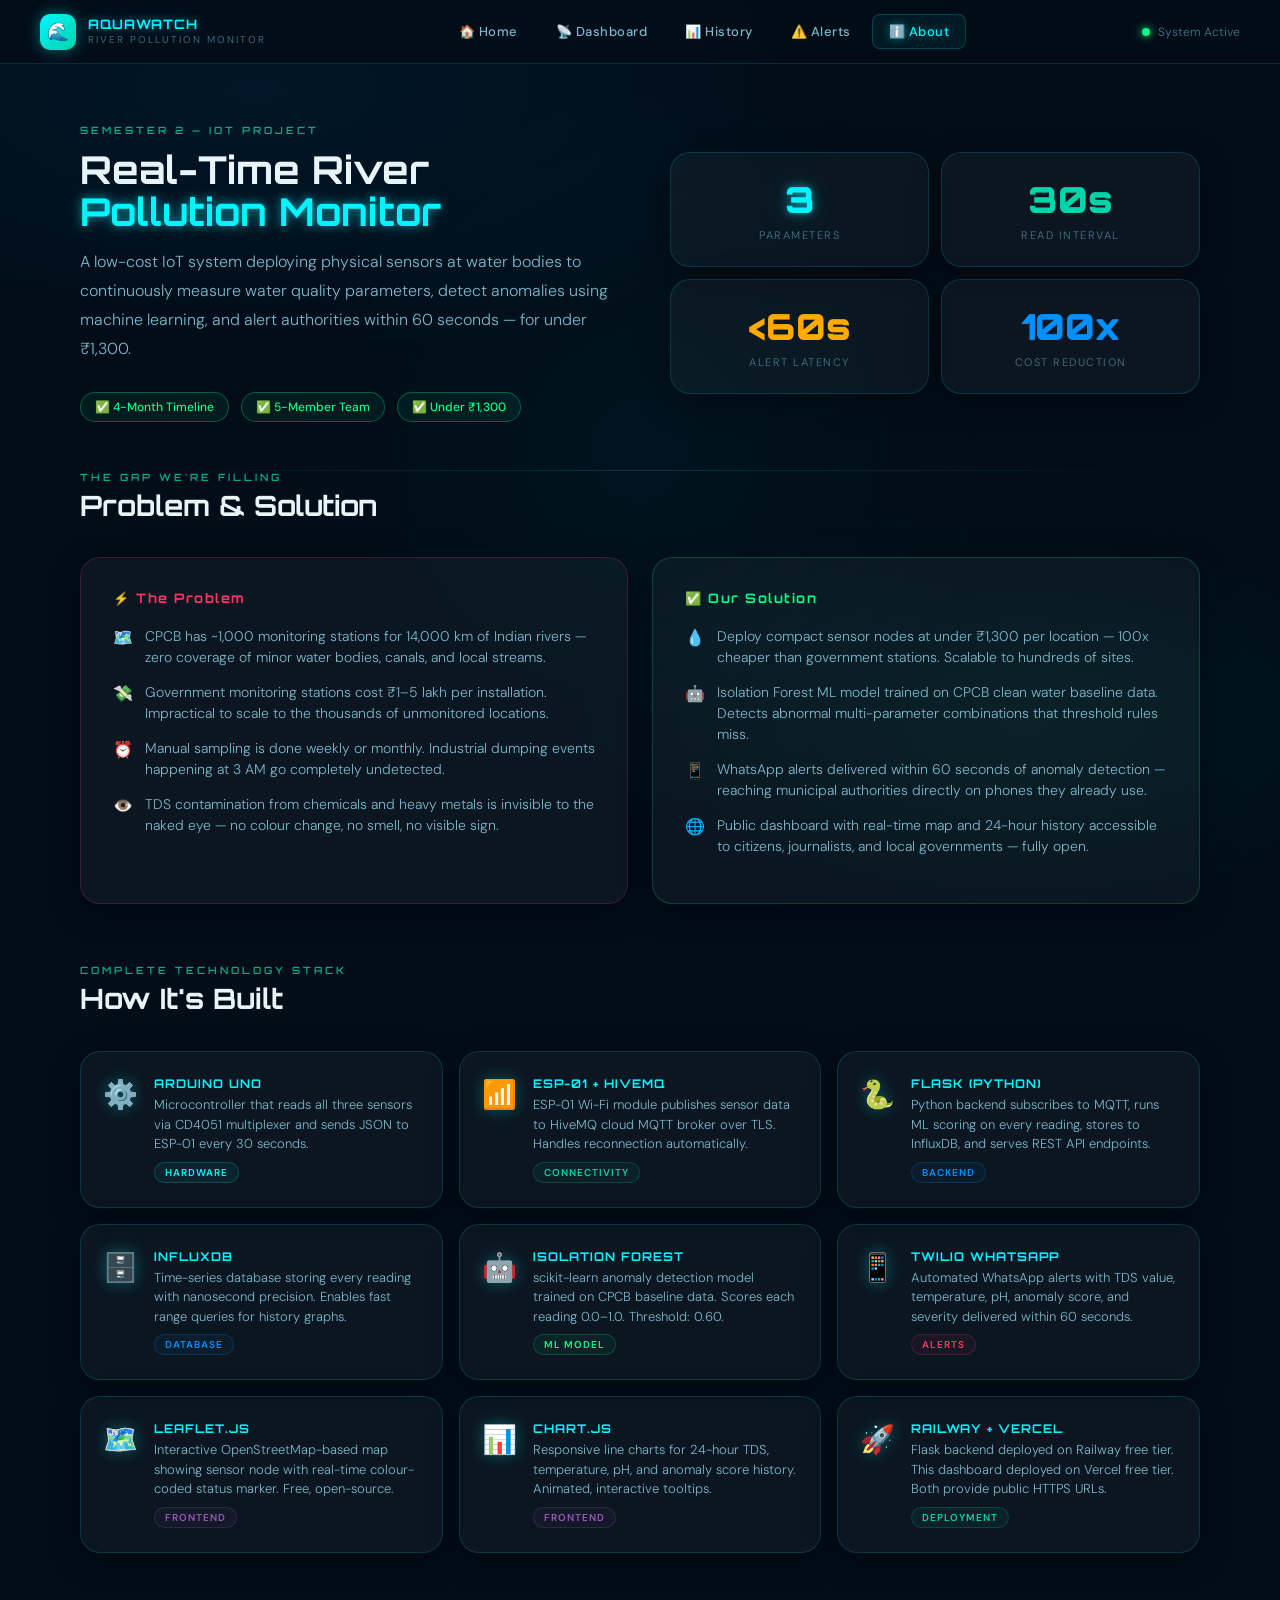
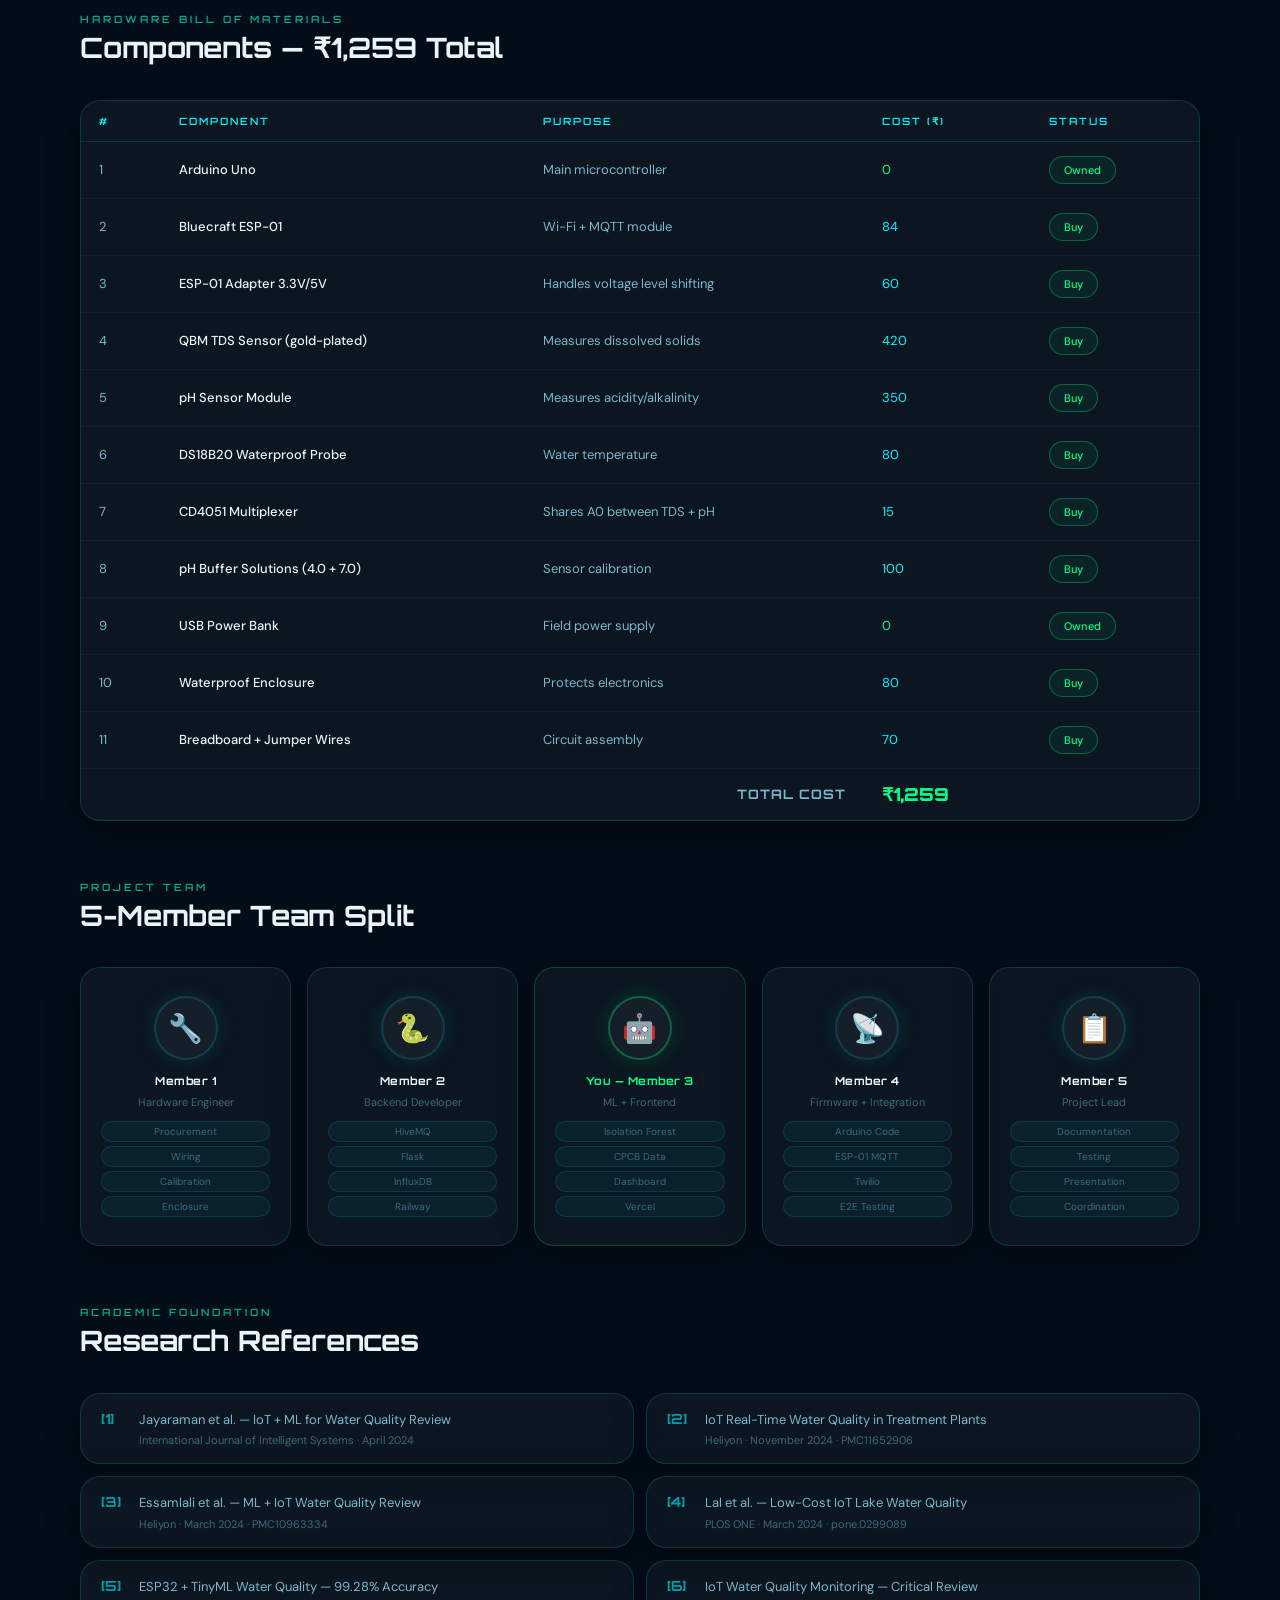
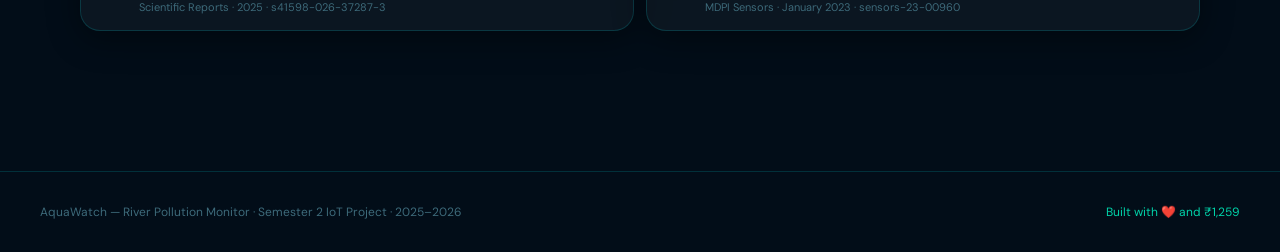
==== about.html @ d0f5efbd "Initial frontend commit" ====
<!DOCTYPE html>
<html lang="en">
<head>
  <meta charset="UTF-8">
  <meta name="viewport" content="width=device-width, initial-scale=1.0">
  <title>About — AquaWatch</title>
  <link rel="stylesheet" href="style.css">
  <style>
    .about-hero {
      padding: 60px 80px 48px;
      display: grid;
      grid-template-columns: 1fr 1fr;
      gap: 60px;
      align-items: center;
    }
    .about-title { font-family:var(--font-display);font-size:clamp(28px,3vw,44px);font-weight:700;line-height:1.1;margin-bottom:16px; }
    .about-desc  { font-size:16px;color:var(--text-secondary);line-height:1.8;font-weight:300;margin-bottom:28px; }

    .about-hero-visual {
      display: grid;
      grid-template-columns: 1fr 1fr;
      gap: 12px;
    }
    .about-stat {
      padding: 24px 20px;
      text-align: center;
    }
    .about-stat-num {
      font-family: var(--font-display);
      font-size: 36px;
      font-weight: 900;
      margin-bottom: 6px;
    }
    .about-stat-label { font-size: 11px; color: var(--text-muted); letter-spacing: 1.5px; text-transform: uppercase; }

    /* ── TECH STACK ──────────────────────────────────── */
    .section { padding: 0 80px 60px; }
    .section-head { margin-bottom: 36px; }

    .stack-grid {
      display: grid;
      grid-template-columns: repeat(3, 1fr);
      gap: 16px;
    }
    .stack-card {
      padding: 24px 22px;
      display: flex;
      gap: 16px;
      align-items: flex-start;
    }
    .stack-icon {
      font-size: 28px;
      flex-shrink: 0;
      filter: drop-shadow(0 0 8px rgba(0,245,255,0.3));
    }
    .stack-name {
      font-family: var(--font-display);
      font-size: 12px;
      font-weight: 700;
      color: var(--neon-cyan);
      letter-spacing: 1px;
      margin-bottom: 4px;
    }
    .stack-role { font-size: 13px; color: var(--text-secondary); line-height: 1.5; font-weight: 300; }
    .stack-badge {
      display: inline-block;
      margin-top: 8px;
      padding: 3px 10px;
      border-radius: 100px;
      font-size: 10px;
      font-weight: 600;
      letter-spacing: 1px;
      text-transform: uppercase;
    }

    /* ── TEAM ────────────────────────────────────────── */
    .team-grid {
      display: grid;
      grid-template-columns: repeat(5, 1fr);
      gap: 16px;
    }
    .team-card {
      padding: 28px 20px;
      text-align: center;
    }
    .team-avatar {
      width: 64px; height: 64px;
      border-radius: 50%;
      margin: 0 auto 14px;
      display: flex; align-items: center; justify-content: center;
      font-size: 28px;
      background: var(--glass-bg);
      border: 2px solid var(--glass-border);
      box-shadow: 0 0 20px rgba(0,245,255,0.1);
    }
    .team-name {
      font-family: var(--font-display);
      font-size: 11px;
      font-weight: 700;
      color: var(--text-primary);
      letter-spacing: 0.5px;
      margin-bottom: 6px;
    }
    .team-role { font-size: 11px; color: var(--text-muted); line-height: 1.5; }
    .team-tasks { margin-top: 10px; display: flex; flex-direction: column; gap: 4px; }
    .task-tag {
      font-size: 10px;
      padding: 3px 8px;
      border-radius: 100px;
      background: rgba(0,245,255,0.05);
      border: 1px solid rgba(0,245,255,0.12);
      color: var(--text-muted);
    }

    /* ── COMPONENTS TABLE ────────────────────────────── */
    .comp-section { padding: 0 80px 60px; }

    /* ── PROBLEM/SOLUTION ────────────────────────────── */
    .ps-grid {
      display: grid;
      grid-template-columns: 1fr 1fr;
      gap: 24px;
    }
    .ps-card { padding: 32px; }
    .ps-head {
      font-family: var(--font-display);
      font-size: 13px;
      font-weight: 700;
      letter-spacing: 1.5px;
      margin-bottom: 20px;
    }
    .ps-item {
      display: flex;
      gap: 12px;
      margin-bottom: 14px;
      align-items: flex-start;
    }
    .ps-item-icon { flex-shrink: 0; font-size: 16px; margin-top: 1px; }
    .ps-item-text { font-size: 14px; color: var(--text-secondary); line-height: 1.5; font-weight: 300; }

    /* ── REFERENCES ──────────────────────────────────── */
    .refs-grid {
      display: grid;
      grid-template-columns: 1fr 1fr;
      gap: 12px;
    }
    .ref-card {
      padding: 16px 20px;
      display: flex;
      gap: 14px;
      align-items: flex-start;
    }
    .ref-num {
      font-family: var(--font-display);
      font-size: 14px;
      font-weight: 700;
      color: var(--neon-cyan);
      opacity: 0.6;
      flex-shrink: 0;
      width: 24px;
    }
    .ref-title { font-size: 13px; color: var(--text-secondary); line-height: 1.5; margin-bottom: 4px; }
    .ref-meta  { font-size: 11px; color: var(--text-muted); }

    @media (max-width: 1000px) {
      .about-hero { grid-template-columns: 1fr; padding: 40px 30px; }
      .section { padding: 0 30px 40px; }
      .stack-grid { grid-template-columns: 1fr 1fr; }
      .team-grid  { grid-template-columns: 1fr 1fr; }
      .refs-grid  { grid-template-columns: 1fr; }
      .ps-grid    { grid-template-columns: 1fr; }
      .about-hero-visual { grid-template-columns: 1fr 1fr; }
    }
  </style>
</head>
<body>

<nav class="navbar">
  <a href="index.html" class="nav-logo">
    <div class="nav-logo-icon">🌊</div>
    <div>
      <div class="nav-logo-text">AQUAWATCH</div>
      <div class="nav-logo-sub">River Pollution Monitor</div>
    </div>
  </a>
  <ul class="nav-links">
    <li><a href="index.html">🏠 Home</a></li>
    <li><a href="dashboard.html">📡 Dashboard</a></li>
    <li><a href="history.html">📊 History</a></li>
    <li><a href="alerts.html">⚠️ Alerts</a></li>
    <li><a href="about.html" class="active">ℹ️ About</a></li>
  </ul>
  <div class="nav-status">
    <div class="status-dot"></div>
    <span>System Active</span>
  </div>
</nav>

<div class="page">

  <!-- ABOUT HERO -->
  <section class="about-hero fade-in">
    <div>
      <div class="section-label" style="margin-bottom:12px">Semester 2 — IoT Project</div>
      <h1 class="about-title">
        Real-Time River<br>
        <span class="neon-text">Pollution Monitor</span>
      </h1>
      <p class="about-desc">
        A low-cost IoT system deploying physical sensors at water bodies to continuously measure water quality parameters, detect anomalies using machine learning, and alert authorities within 60 seconds — for under ₹1,300.
      </p>
      <div style="display:flex;gap:12px;flex-wrap:wrap">
        <span class="stat-chip normal">✅ 4-Month Timeline</span>
        <span class="stat-chip normal">✅ 5-Member Team</span>
        <span class="stat-chip normal">✅ Under ₹1,300</span>
      </div>
    </div>
    <div class="about-hero-visual">
      <div class="glass-card about-stat fade-in">
        <div class="about-stat-num neon-text">3</div>
        <div class="about-stat-label">Parameters</div>
      </div>
      <div class="glass-card about-stat fade-in">
        <div class="about-stat-num" style="color:var(--neon-teal)">30s</div>
        <div class="about-stat-label">Read Interval</div>
      </div>
      <div class="glass-card about-stat fade-in">
        <div class="about-stat-num" style="color:var(--neon-amber)">&lt;60s</div>
        <div class="about-stat-label">Alert Latency</div>
      </div>
      <div class="glass-card about-stat fade-in">
        <div class="about-stat-num" style="color:var(--neon-blue)">100x</div>
        <div class="about-stat-label">Cost Reduction</div>
      </div>
    </div>
  </section>

  <div class="neon-divider" style="margin:0 80px"></div>

  <!-- PROBLEM / SOLUTION -->
  <section class="section fade-in">
    <div class="section-head">
      <div class="section-label" style="margin-bottom:8px">The Gap We're Filling</div>
      <h2 class="section-title" style="font-size:28px">Problem & Solution</h2>
    </div>
    <div class="ps-grid">
      <div class="glass-card ps-card" style="border-color:rgba(255,51,102,0.2)">
        <div class="ps-head" style="color:var(--neon-red)">⚡ The Problem</div>
        <div class="ps-item">
          <div class="ps-item-icon">🗺️</div>
          <div class="ps-item-text">CPCB has ~1,000 monitoring stations for 14,000 km of Indian rivers — zero coverage of minor water bodies, canals, and local streams.</div>
        </div>
        <div class="ps-item">
          <div class="ps-item-icon">💸</div>
          <div class="ps-item-text">Government monitoring stations cost ₹1–5 lakh per installation. Impractical to scale to the thousands of unmonitored locations.</div>
        </div>
        <div class="ps-item">
          <div class="ps-item-icon">⏰</div>
          <div class="ps-item-text">Manual sampling is done weekly or monthly. Industrial dumping events happening at 3 AM go completely undetected.</div>
        </div>
        <div class="ps-item">
          <div class="ps-item-icon">👁️</div>
          <div class="ps-item-text">TDS contamination from chemicals and heavy metals is invisible to the naked eye — no colour change, no smell, no visible sign.</div>
        </div>
      </div>
      <div class="glass-card ps-card" style="border-color:rgba(0,255,136,0.2)">
        <div class="ps-head" style="color:var(--neon-green)">✅ Our Solution</div>
        <div class="ps-item">
          <div class="ps-item-icon">💧</div>
          <div class="ps-item-text">Deploy compact sensor nodes at under ₹1,300 per location — 100x cheaper than government stations. Scalable to hundreds of sites.</div>
        </div>
        <div class="ps-item">
          <div class="ps-item-icon">🤖</div>
          <div class="ps-item-text">Isolation Forest ML model trained on CPCB clean water baseline data. Detects abnormal multi-parameter combinations that threshold rules miss.</div>
        </div>
        <div class="ps-item">
          <div class="ps-item-icon">📱</div>
          <div class="ps-item-text">WhatsApp alerts delivered within 60 seconds of anomaly detection — reaching municipal authorities directly on phones they already use.</div>
        </div>
        <div class="ps-item">
          <div class="ps-item-icon">🌐</div>
          <div class="ps-item-text">Public dashboard with real-time map and 24-hour history accessible to citizens, journalists, and local governments — fully open.</div>
        </div>
      </div>
    </div>
  </section>

  <!-- TECH STACK -->
  <section class="section fade-in">
    <div class="section-head">
      <div class="section-label" style="margin-bottom:8px">Complete Technology Stack</div>
      <h2 class="section-title" style="font-size:28px">How It's Built</h2>
    </div>
    <div class="stack-grid">
      <div class="glass-card stack-card fade-in">
        <div class="stack-icon">⚙️</div>
        <div>
          <div class="stack-name">ARDUINO UNO</div>
          <div class="stack-role">Microcontroller that reads all three sensors via CD4051 multiplexer and sends JSON to ESP-01 every 30 seconds.</div>
          <div class="stack-badge" style="background:rgba(0,245,255,0.06);border:1px solid rgba(0,245,255,0.2);color:var(--neon-cyan)">Hardware</div>
        </div>
      </div>
      <div class="glass-card stack-card fade-in">
        <div class="stack-icon">📶</div>
        <div>
          <div class="stack-name">ESP-01 + HIVEMQ</div>
          <div class="stack-role">ESP-01 Wi-Fi module publishes sensor data to HiveMQ cloud MQTT broker over TLS. Handles reconnection automatically.</div>
          <div class="stack-badge" style="background:rgba(0,212,170,0.06);border:1px solid rgba(0,212,170,0.2);color:var(--neon-teal)">Connectivity</div>
        </div>
      </div>
      <div class="glass-card stack-card fade-in">
        <div class="stack-icon">🐍</div>
        <div>
          <div class="stack-name">FLASK (PYTHON)</div>
          <div class="stack-role">Python backend subscribes to MQTT, runs ML scoring on every reading, stores to InfluxDB, and serves REST API endpoints.</div>
          <div class="stack-badge" style="background:rgba(0,144,255,0.06);border:1px solid rgba(0,144,255,0.2);color:var(--neon-blue)">Backend</div>
        </div>
      </div>
      <div class="glass-card stack-card fade-in">
        <div class="stack-icon">🗄️</div>
        <div>
          <div class="stack-name">INFLUXDB</div>
          <div class="stack-role">Time-series database storing every reading with nanosecond precision. Enables fast range queries for history graphs.</div>
          <div class="stack-badge" style="background:rgba(0,144,255,0.06);border:1px solid rgba(0,144,255,0.2);color:var(--neon-blue)">Database</div>
        </div>
      </div>
      <div class="glass-card stack-card fade-in">
        <div class="stack-icon">🤖</div>
        <div>
          <div class="stack-name">ISOLATION FOREST</div>
          <div class="stack-role">scikit-learn anomaly detection model trained on CPCB baseline data. Scores each reading 0.0–1.0. Threshold: 0.60.</div>
          <div class="stack-badge" style="background:rgba(0,255,136,0.06);border:1px solid rgba(0,255,136,0.2);color:var(--neon-green)">ML Model</div>
        </div>
      </div>
      <div class="glass-card stack-card fade-in">
        <div class="stack-icon">📱</div>
        <div>
          <div class="stack-name">TWILIO WHATSAPP</div>
          <div class="stack-role">Automated WhatsApp alerts with TDS value, temperature, pH, anomaly score, and severity delivered within 60 seconds.</div>
          <div class="stack-badge" style="background:rgba(255,51,102,0.06);border:1px solid rgba(255,51,102,0.2);color:var(--neon-red)">Alerts</div>
        </div>
      </div>
      <div class="glass-card stack-card fade-in">
        <div class="stack-icon">🗺️</div>
        <div>
          <div class="stack-name">LEAFLET.JS</div>
          <div class="stack-role">Interactive OpenStreetMap-based map showing sensor node with real-time colour-coded status marker. Free, open-source.</div>
          <div class="stack-badge" style="background:rgba(155,89,182,0.06);border:1px solid rgba(155,89,182,0.2);color:#9B59B6">Frontend</div>
        </div>
      </div>
      <div class="glass-card stack-card fade-in">
        <div class="stack-icon">📊</div>
        <div>
          <div class="stack-name">CHART.JS</div>
          <div class="stack-role">Responsive line charts for 24-hour TDS, temperature, pH, and anomaly score history. Animated, interactive tooltips.</div>
          <div class="stack-badge" style="background:rgba(155,89,182,0.06);border:1px solid rgba(155,89,182,0.2);color:#9B59B6">Frontend</div>
        </div>
      </div>
      <div class="glass-card stack-card fade-in">
        <div class="stack-icon">🚀</div>
        <div>
          <div class="stack-name">RAILWAY + VERCEL</div>
          <div class="stack-role">Flask backend deployed on Railway free tier. This dashboard deployed on Vercel free tier. Both provide public HTTPS URLs.</div>
          <div class="stack-badge" style="background:rgba(0,212,170,0.06);border:1px solid rgba(0,212,170,0.2);color:var(--neon-teal)">Deployment</div>
        </div>
      </div>
    </div>
  </section>

  <!-- COMPONENTS TABLE -->
  <section class="comp-section fade-in">
    <div class="section-head">
      <div class="section-label" style="margin-bottom:8px">Hardware Bill of Materials</div>
      <h2 class="section-title" style="font-size:28px">Components — ₹1,259 Total</h2>
    </div>
    <div class="glass-card" style="overflow:hidden">
      <table class="neon-table">
        <thead>
          <tr><th>#</th><th>Component</th><th>Purpose</th><th>Cost (₹)</th><th>Status</th></tr>
        </thead>
        <tbody>
          <tr><td>1</td><td style="color:var(--text-primary);font-weight:500">Arduino Uno</td><td>Main microcontroller</td><td style="color:var(--neon-green)">0</td><td><span class="stat-chip normal" style="font-size:11px">Owned</span></td></tr>
          <tr><td>2</td><td style="color:var(--text-primary);font-weight:500">Bluecraft ESP-01</td><td>Wi-Fi + MQTT module</td><td style="color:var(--neon-cyan)">84</td><td><span class="stat-chip normal" style="font-size:11px">Buy</span></td></tr>
          <tr><td>3</td><td style="color:var(--text-primary);font-weight:500">ESP-01 Adapter 3.3V/5V</td><td>Handles voltage level shifting</td><td style="color:var(--neon-cyan)">60</td><td><span class="stat-chip normal" style="font-size:11px">Buy</span></td></tr>
          <tr><td>4</td><td style="color:var(--text-primary);font-weight:500">QBM TDS Sensor (gold-plated)</td><td>Measures dissolved solids</td><td style="color:var(--neon-cyan)">420</td><td><span class="stat-chip normal" style="font-size:11px">Buy</span></td></tr>
          <tr><td>5</td><td style="color:var(--text-primary);font-weight:500">pH Sensor Module</td><td>Measures acidity/alkalinity</td><td style="color:var(--neon-cyan)">350</td><td><span class="stat-chip normal" style="font-size:11px">Buy</span></td></tr>
          <tr><td>6</td><td style="color:var(--text-primary);font-weight:500">DS18B20 Waterproof Probe</td><td>Water temperature</td><td style="color:var(--neon-cyan)">80</td><td><span class="stat-chip normal" style="font-size:11px">Buy</span></td></tr>
          <tr><td>7</td><td style="color:var(--text-primary);font-weight:500">CD4051 Multiplexer</td><td>Shares A0 between TDS + pH</td><td style="color:var(--neon-cyan)">15</td><td><span class="stat-chip normal" style="font-size:11px">Buy</span></td></tr>
          <tr><td>8</td><td style="color:var(--text-primary);font-weight:500">pH Buffer Solutions (4.0 + 7.0)</td><td>Sensor calibration</td><td style="color:var(--neon-cyan)">100</td><td><span class="stat-chip normal" style="font-size:11px">Buy</span></td></tr>
          <tr><td>9</td><td style="color:var(--text-primary);font-weight:500">USB Power Bank</td><td>Field power supply</td><td style="color:var(--neon-green)">0</td><td><span class="stat-chip normal" style="font-size:11px">Owned</span></td></tr>
          <tr><td>10</td><td style="color:var(--text-primary);font-weight:500">Waterproof Enclosure</td><td>Protects electronics</td><td style="color:var(--neon-cyan)">80</td><td><span class="stat-chip normal" style="font-size:11px">Buy</span></td></tr>
          <tr><td>11</td><td style="color:var(--text-primary);font-weight:500">Breadboard + Jumper Wires</td><td>Circuit assembly</td><td style="color:var(--neon-cyan)">70</td><td><span class="stat-chip normal" style="font-size:11px">Buy</span></td></tr>
          <tr>
            <td colspan="3" style="text-align:right;font-family:var(--font-display);font-size:13px;font-weight:700;color:var(--text-secondary);letter-spacing:1px">TOTAL COST</td>
            <td style="font-family:var(--font-display);font-size:18px;font-weight:900;color:var(--neon-green)">₹1,259</td>
            <td></td>
          </tr>
        </tbody>
      </table>
    </div>
  </section>

  <!-- TEAM -->
  <section class="section fade-in">
    <div class="section-head">
      <div class="section-label" style="margin-bottom:8px">Project Team</div>
      <h2 class="section-title" style="font-size:28px">5-Member Team Split</h2>
    </div>
    <div class="team-grid">
      <div class="glass-card team-card fade-in">
        <div class="team-avatar">🔧</div>
        <div class="team-name">Member 1</div>
        <div class="team-role">Hardware Engineer</div>
        <div class="team-tasks">
          <span class="task-tag">Procurement</span>
          <span class="task-tag">Wiring</span>
          <span class="task-tag">Calibration</span>
          <span class="task-tag">Enclosure</span>
        </div>
      </div>
      <div class="glass-card team-card fade-in">
        <div class="team-avatar">🐍</div>
        <div class="team-name">Member 2</div>
        <div class="team-role">Backend Developer</div>
        <div class="team-tasks">
          <span class="task-tag">HiveMQ</span>
          <span class="task-tag">Flask</span>
          <span class="task-tag">InfluxDB</span>
          <span class="task-tag">Railway</span>
        </div>
      </div>
      <div class="glass-card team-card fade-in" style="border-color:rgba(0,255,136,0.2)">
        <div class="team-avatar" style="border-color:rgba(0,255,136,0.3);box-shadow:0 0 20px rgba(0,255,136,0.15)">🤖</div>
        <div class="team-name" style="color:var(--neon-green)">You — Member 3</div>
        <div class="team-role">ML + Frontend</div>
        <div class="team-tasks">
          <span class="task-tag">Isolation Forest</span>
          <span class="task-tag">CPCB Data</span>
          <span class="task-tag">Dashboard</span>
          <span class="task-tag">Vercel</span>
        </div>
      </div>
      <div class="glass-card team-card fade-in">
        <div class="team-avatar">📡</div>
        <div class="team-name">Member 4</div>
        <div class="team-role">Firmware + Integration</div>
        <div class="team-tasks">
          <span class="task-tag">Arduino Code</span>
          <span class="task-tag">ESP-01 MQTT</span>
          <span class="task-tag">Twilio</span>
          <span class="task-tag">E2E Testing</span>
        </div>
      </div>
      <div class="glass-card team-card fade-in">
        <div class="team-avatar">📋</div>
        <div class="team-name">Member 5</div>
        <div class="team-role">Project Lead</div>
        <div class="team-tasks">
          <span class="task-tag">Documentation</span>
          <span class="task-tag">Testing</span>
          <span class="task-tag">Presentation</span>
          <span class="task-tag">Coordination</span>
        </div>
      </div>
    </div>
  </section>

  <!-- REFERENCES -->
  <section class="section fade-in">
    <div class="section-head">
      <div class="section-label" style="margin-bottom:8px">Academic Foundation</div>
      <h2 class="section-title" style="font-size:28px">Research References</h2>
    </div>
    <div class="refs-grid">
      <div class="glass-card ref-card fade-in">
        <div class="ref-num">[1]</div>
        <div>
          <div class="ref-title">Jayaraman et al. — IoT + ML for Water Quality Review</div>
          <div class="ref-meta">International Journal of Intelligent Systems · April 2024</div>
        </div>
      </div>
      <div class="glass-card ref-card fade-in">
        <div class="ref-num">[2]</div>
        <div>
          <div class="ref-title">IoT Real-Time Water Quality in Treatment Plants</div>
          <div class="ref-meta">Heliyon · November 2024 · PMC11652906</div>
        </div>
      </div>
      <div class="glass-card ref-card fade-in">
        <div class="ref-num">[3]</div>
        <div>
          <div class="ref-title">Essamlali et al. — ML + IoT Water Quality Review</div>
          <div class="ref-meta">Heliyon · March 2024 · PMC10963334</div>
        </div>
      </div>
      <div class="glass-card ref-card fade-in">
        <div class="ref-num">[4]</div>
        <div>
          <div class="ref-title">Lal et al. — Low-Cost IoT Lake Water Quality</div>
          <div class="ref-meta">PLOS ONE · March 2024 · pone.0299089</div>
        </div>
      </div>
      <div class="glass-card ref-card fade-in">
        <div class="ref-num">[5]</div>
        <div>
          <div class="ref-title">ESP32 + TinyML Water Quality — 99.28% Accuracy</div>
          <div class="ref-meta">Scientific Reports · 2025 · s41598-026-37287-3</div>
        </div>
      </div>
      <div class="glass-card ref-card fade-in">
        <div class="ref-num">[6]</div>
        <div>
          <div class="ref-title">IoT Water Quality Monitoring — Critical Review</div>
          <div class="ref-meta">MDPI Sensors · January 2023 · sensors-23-00960</div>
        </div>
      </div>
    </div>
  </section>

  <footer class="footer">
    <span>AquaWatch — River Pollution Monitor · Semester 2 IoT Project · 2025–2026</span>
    <span style="color:var(--neon-teal)">Built with ❤️ and ₹1,259</span>
  </footer>
</div>

</body>
</html>
---- style.css ----
/* ═══════════════════════════════════════════════════════════
   RIVER POLLUTION MONITOR — Shared Design System
   Theme: Deep Ocean Glassmorphism + Cyan/Teal Neon
   Font: Orbitron (display) + DM Sans (body)
═══════════════════════════════════════════════════════════ */

@import url('https://fonts.googleapis.com/css2?family=Orbitron:wght@400;600;700;900&family=DM+Sans:ital,wght@0,300;0,400;0,500;0,600;1,300&display=swap');

/* ── CSS VARIABLES ───────────────────────────────────────── */
:root {
  --bg-deep:       #020d18;
  --bg-mid:        #041525;
  --bg-surface:    #071e35;

  --neon-cyan:     #00f5ff;
  --neon-teal:     #00d4aa;
  --neon-blue:     #0090ff;
  --neon-red:      #ff3366;
  --neon-amber:    #ffaa00;
  --neon-green:    #00ff88;

  --glass-bg:      rgba(255,255,255,0.04);
  --glass-border:  rgba(0,245,255,0.15);
  --glass-hover:   rgba(0,245,255,0.08);

  --text-primary:  #e8f4f8;
  --text-secondary:#7ab8cc;
  --text-muted:    #3d6a7a;

  --font-display:  'Orbitron', monospace;
  --font-body:     'DM Sans', sans-serif;

  --nav-height:    64px;
  --radius-sm:     8px;
  --radius-md:     14px;
  --radius-lg:     20px;

  --shadow-neon:   0 0 20px rgba(0,245,255,0.2), 0 0 60px rgba(0,245,255,0.05);
  --shadow-card:   0 8px 32px rgba(0,0,0,0.4);
}

/* ── RESET ───────────────────────────────────────────────── */
*, *::before, *::after { margin: 0; padding: 0; box-sizing: border-box; }
html { scroll-behavior: smooth; }
body {
  font-family: var(--font-body);
  background: var(--bg-deep);
  color: var(--text-primary);
  min-height: 100vh;
  overflow-x: hidden;
}

/* ── ANIMATED BACKGROUND ─────────────────────────────────── */
body::before {
  content: '';
  position: fixed;
  inset: 0;
  background:
    radial-gradient(ellipse 80% 50% at 20% 10%, rgba(0,144,255,0.07) 0%, transparent 60%),
    radial-gradient(ellipse 60% 40% at 80% 80%, rgba(0,212,170,0.06) 0%, transparent 60%),
    radial-gradient(ellipse 40% 60% at 50% 50%, rgba(0,245,255,0.03) 0%, transparent 70%);
  pointer-events: none;
  z-index: 0;
}

/* ── NAVIGATION ──────────────────────────────────────────── */
.navbar {
  position: fixed;
  top: 0; left: 0; right: 0;
  height: var(--nav-height);
  background: rgba(2, 13, 24, 0.85);
  backdrop-filter: blur(20px);
  -webkit-backdrop-filter: blur(20px);
  border-bottom: 1px solid var(--glass-border);
  display: flex;
  align-items: center;
  justify-content: space-between;
  padding: 0 40px;
  z-index: 1000;
}

.nav-logo {
  display: flex;
  align-items: center;
  gap: 12px;
  text-decoration: none;
}
.nav-logo-icon {
  width: 36px; height: 36px;
  background: linear-gradient(135deg, var(--neon-cyan), var(--neon-teal));
  border-radius: 10px;
  display: flex; align-items: center; justify-content: center;
  font-size: 18px;
  box-shadow: 0 0 15px rgba(0,245,255,0.4);
}
.nav-logo-text {
  font-family: var(--font-display);
  font-size: 13px;
  font-weight: 700;
  color: var(--neon-cyan);
  letter-spacing: 1px;
  text-shadow: 0 0 10px rgba(0,245,255,0.5);
  line-height: 1.2;
}
.nav-logo-sub {
  font-family: var(--font-body);
  font-size: 10px;
  color: var(--text-muted);
  font-weight: 400;
  letter-spacing: 2px;
  text-transform: uppercase;
}

.nav-links {
  display: flex;
  align-items: center;
  gap: 4px;
  list-style: none;
}

.nav-links a {
  display: flex;
  align-items: center;
  gap: 6px;
  padding: 8px 16px;
  border-radius: var(--radius-sm);
  text-decoration: none;
  font-size: 13px;
  font-weight: 500;
  color: var(--text-secondary);
  letter-spacing: 0.5px;
  transition: all 0.2s ease;
  border: 1px solid transparent;
}
.nav-links a:hover {
  color: var(--neon-cyan);
  background: var(--glass-hover);
  border-color: var(--glass-border);
}
.nav-links a.active {
  color: var(--neon-cyan);
  background: rgba(0,245,255,0.06);
  border-color: rgba(0,245,255,0.2);
  text-shadow: 0 0 8px rgba(0,245,255,0.4);
}

.nav-status {
  display: flex;
  align-items: center;
  gap: 8px;
  font-size: 12px;
  color: var(--text-muted);
}
.status-dot {
  width: 8px; height: 8px;
  border-radius: 50%;
  background: var(--neon-green);
  box-shadow: 0 0 8px var(--neon-green);
  animation: statusPulse 2s ease-in-out infinite;
}
.status-dot.offline { background: var(--text-muted); box-shadow: none; animation: none; }
.status-dot.alert   { background: var(--neon-red); box-shadow: 0 0 8px var(--neon-red); }

@keyframes statusPulse {
  0%, 100% { opacity: 1; transform: scale(1); }
  50%       { opacity: 0.6; transform: scale(0.85); }
}

/* ── PAGE WRAPPER ────────────────────────────────────────── */
.page {
  position: relative;
  z-index: 1;
  padding-top: var(--nav-height);
  min-height: 100vh;
}

/* ── GLASS CARD ──────────────────────────────────────────── */
.glass-card {
  background: var(--glass-bg);
  border: 1px solid var(--glass-border);
  border-radius: var(--radius-lg);
  backdrop-filter: blur(12px);
  -webkit-backdrop-filter: blur(12px);
  box-shadow: var(--shadow-card);
  transition: border-color 0.3s ease, box-shadow 0.3s ease;
}
.glass-card:hover {
  border-color: rgba(0,245,255,0.25);
  box-shadow: var(--shadow-card), 0 0 30px rgba(0,245,255,0.05);
}

/* ── NEON TEXT ───────────────────────────────────────────── */
.neon-text {
  color: var(--neon-cyan);
  text-shadow: 0 0 10px rgba(0,245,255,0.6), 0 0 30px rgba(0,245,255,0.2);
}
.neon-text-teal { color: var(--neon-teal); text-shadow: 0 0 10px rgba(0,212,170,0.6); }
.neon-text-blue { color: var(--neon-blue); text-shadow: 0 0 10px rgba(0,144,255,0.6); }
.neon-text-red  { color: var(--neon-red);  text-shadow: 0 0 10px rgba(255,51,102,0.6); }
.neon-text-green{ color: var(--neon-green);text-shadow: 0 0 10px rgba(0,255,136,0.6); }

/* ── SECTION HEADER ──────────────────────────────────────── */
.section-label {
  font-family: var(--font-display);
  font-size: 10px;
  font-weight: 600;
  letter-spacing: 3px;
  text-transform: uppercase;
  color: var(--neon-teal);
  opacity: 0.8;
}
.section-title {
  font-family: var(--font-display);
  font-weight: 700;
  color: var(--text-primary);
  line-height: 1.1;
}
.section-desc {
  color: var(--text-secondary);
  font-weight: 300;
  line-height: 1.7;
}

/* ── BUTTONS ─────────────────────────────────────────────── */
.btn {
  display: inline-flex;
  align-items: center;
  gap: 8px;
  padding: 12px 28px;
  border-radius: var(--radius-md);
  font-family: var(--font-display);
  font-size: 11px;
  font-weight: 600;
  letter-spacing: 1.5px;
  text-transform: uppercase;
  text-decoration: none;
  border: none;
  cursor: pointer;
  transition: all 0.25s ease;
}
.btn-primary {
  background: linear-gradient(135deg, var(--neon-cyan), var(--neon-teal));
  color: var(--bg-deep);
  box-shadow: 0 0 20px rgba(0,245,255,0.3);
}
.btn-primary:hover {
  transform: translateY(-2px);
  box-shadow: 0 0 35px rgba(0,245,255,0.5), 0 8px 20px rgba(0,0,0,0.3);
}
.btn-ghost {
  background: transparent;
  color: var(--neon-cyan);
  border: 1px solid rgba(0,245,255,0.3);
}
.btn-ghost:hover {
  background: rgba(0,245,255,0.06);
  border-color: var(--neon-cyan);
  box-shadow: 0 0 20px rgba(0,245,255,0.15);
}

/* ── STAT CHIP ───────────────────────────────────────────── */
.stat-chip {
  display: inline-flex;
  align-items: center;
  gap: 6px;
  padding: 6px 14px;
  border-radius: 100px;
  font-size: 12px;
  font-weight: 500;
  border: 1px solid;
}
.stat-chip.normal  { color: var(--neon-green); border-color: rgba(0,255,136,0.3); background: rgba(0,255,136,0.06); }
.stat-chip.warning { color: var(--neon-amber); border-color: rgba(255,170,0,0.3);  background: rgba(255,170,0,0.06); }
.stat-chip.danger  { color: var(--neon-red);   border-color: rgba(255,51,102,0.3); background: rgba(255,51,102,0.06); }

/* ── LIVE BADGE ──────────────────────────────────────────── */
.live-badge {
  display: inline-flex;
  align-items: center;
  gap: 6px;
  padding: 4px 12px;
  border-radius: 100px;
  background: rgba(0,255,136,0.08);
  border: 1px solid rgba(0,255,136,0.25);
  font-size: 11px;
  font-weight: 600;
  color: var(--neon-green);
  letter-spacing: 1px;
  text-transform: uppercase;
}
.live-dot {
  width: 6px; height: 6px;
  border-radius: 50%;
  background: var(--neon-green);
  box-shadow: 0 0 6px var(--neon-green);
  animation: statusPulse 1.5s ease-in-out infinite;
}

/* ── DIVIDER ─────────────────────────────────────────────── */
.neon-divider {
  height: 1px;
  background: linear-gradient(90deg, transparent, var(--glass-border), transparent);
  margin: 24px 0;
}

/* ── SCROLLBAR ───────────────────────────────────────────── */
::-webkit-scrollbar { width: 6px; }
::-webkit-scrollbar-track { background: var(--bg-deep); }
::-webkit-scrollbar-thumb { background: rgba(0,245,255,0.2); border-radius: 3px; }
::-webkit-scrollbar-thumb:hover { background: rgba(0,245,255,0.4); }

/* ── FADE-IN ANIMATION ───────────────────────────────────── */
.fade-in {
  opacity: 0;
  transform: translateY(20px);
  animation: fadeInUp 0.6s ease forwards;
}
.fade-in:nth-child(1) { animation-delay: 0.05s; }
.fade-in:nth-child(2) { animation-delay: 0.12s; }
.fade-in:nth-child(3) { animation-delay: 0.19s; }
.fade-in:nth-child(4) { animation-delay: 0.26s; }
.fade-in:nth-child(5) { animation-delay: 0.33s; }
.fade-in:nth-child(6) { animation-delay: 0.40s; }

@keyframes fadeInUp {
  to { opacity: 1; transform: translateY(0); }
}

/* ── GRID UTILITIES ──────────────────────────────────────── */
.grid-2 { display: grid; grid-template-columns: 1fr 1fr; gap: 20px; }
.grid-3 { display: grid; grid-template-columns: 1fr 1fr 1fr; gap: 20px; }
.grid-4 { display: grid; grid-template-columns: repeat(4, 1fr); gap: 16px; }

/* ── READING CARD ────────────────────────────────────────── */
.reading-card {
  padding: 24px;
  text-align: center;
  position: relative;
  overflow: hidden;
}
.reading-card::before {
  content: '';
  position: absolute;
  top: 0; left: 0; right: 0;
  height: 2px;
  background: var(--card-accent, var(--neon-cyan));
  box-shadow: 0 0 12px var(--card-accent, var(--neon-cyan));
}
.reading-label {
  font-size: 10px;
  font-weight: 600;
  letter-spacing: 2px;
  text-transform: uppercase;
  color: var(--text-muted);
  margin-bottom: 10px;
}
.reading-value {
  font-family: var(--font-display);
  font-size: 42px;
  font-weight: 700;
  color: var(--card-accent, var(--neon-cyan));
  text-shadow: 0 0 20px var(--card-accent, var(--neon-cyan));
  line-height: 1;
  margin-bottom: 6px;
}
.reading-unit {
  font-size: 13px;
  color: var(--text-muted);
  letter-spacing: 1px;
}
.reading-range {
  margin-top: 12px;
  font-size: 11px;
  color: var(--text-muted);
  padding: 4px 10px;
  border-radius: 100px;
  background: rgba(255,255,255,0.03);
  border: 1px solid rgba(255,255,255,0.06);
  display: inline-block;
}

/* ── TABLE ───────────────────────────────────────────────── */
.neon-table { width: 100%; border-collapse: collapse; }
.neon-table th {
  font-family: var(--font-display);
  font-size: 10px;
  font-weight: 600;
  letter-spacing: 2px;
  text-transform: uppercase;
  color: var(--neon-cyan);
  padding: 14px 18px;
  text-align: left;
  border-bottom: 1px solid var(--glass-border);
}
.neon-table td {
  padding: 14px 18px;
  font-size: 13px;
  color: var(--text-secondary);
  border-bottom: 1px solid rgba(255,255,255,0.03);
}
.neon-table tr:hover td { background: rgba(0,245,255,0.02); }

/* ── FOOTER ──────────────────────────────────────────────── */
.footer {
  margin-top: 80px;
  padding: 32px 40px;
  border-top: 1px solid var(--glass-border);
  display: flex;
  align-items: center;
  justify-content: space-between;
  font-size: 12px;
  color: var(--text-muted);
}

/* ── ALERT TICKER ────────────────────────────────────────── */
.alert-ticker {
  position: fixed;
  top: var(--nav-height);
  left: 0; right: 0;
  background: linear-gradient(90deg, rgba(255,51,102,0.12), rgba(255,51,102,0.08), rgba(255,51,102,0.12));
  border-bottom: 1px solid rgba(255,51,102,0.3);
  padding: 10px 40px;
  display: none;
  align-items: center;
  gap: 12px;
  font-size: 13px;
  color: var(--neon-red);
  z-index: 999;
  animation: alertPulse 2s ease-in-out infinite;
}
.alert-ticker.visible { display: flex; }
@keyframes alertPulse { 0%,100%{opacity:1} 50%{opacity:0.7} }

/* ── RESPONSIVE ──────────────────────────────────────────── */
@media (max-width: 900px) {
  .navbar { padding: 0 20px; }
  .nav-links { display: none; }
  .grid-2, .grid-3, .grid-4 { grid-template-columns: 1fr; }
}
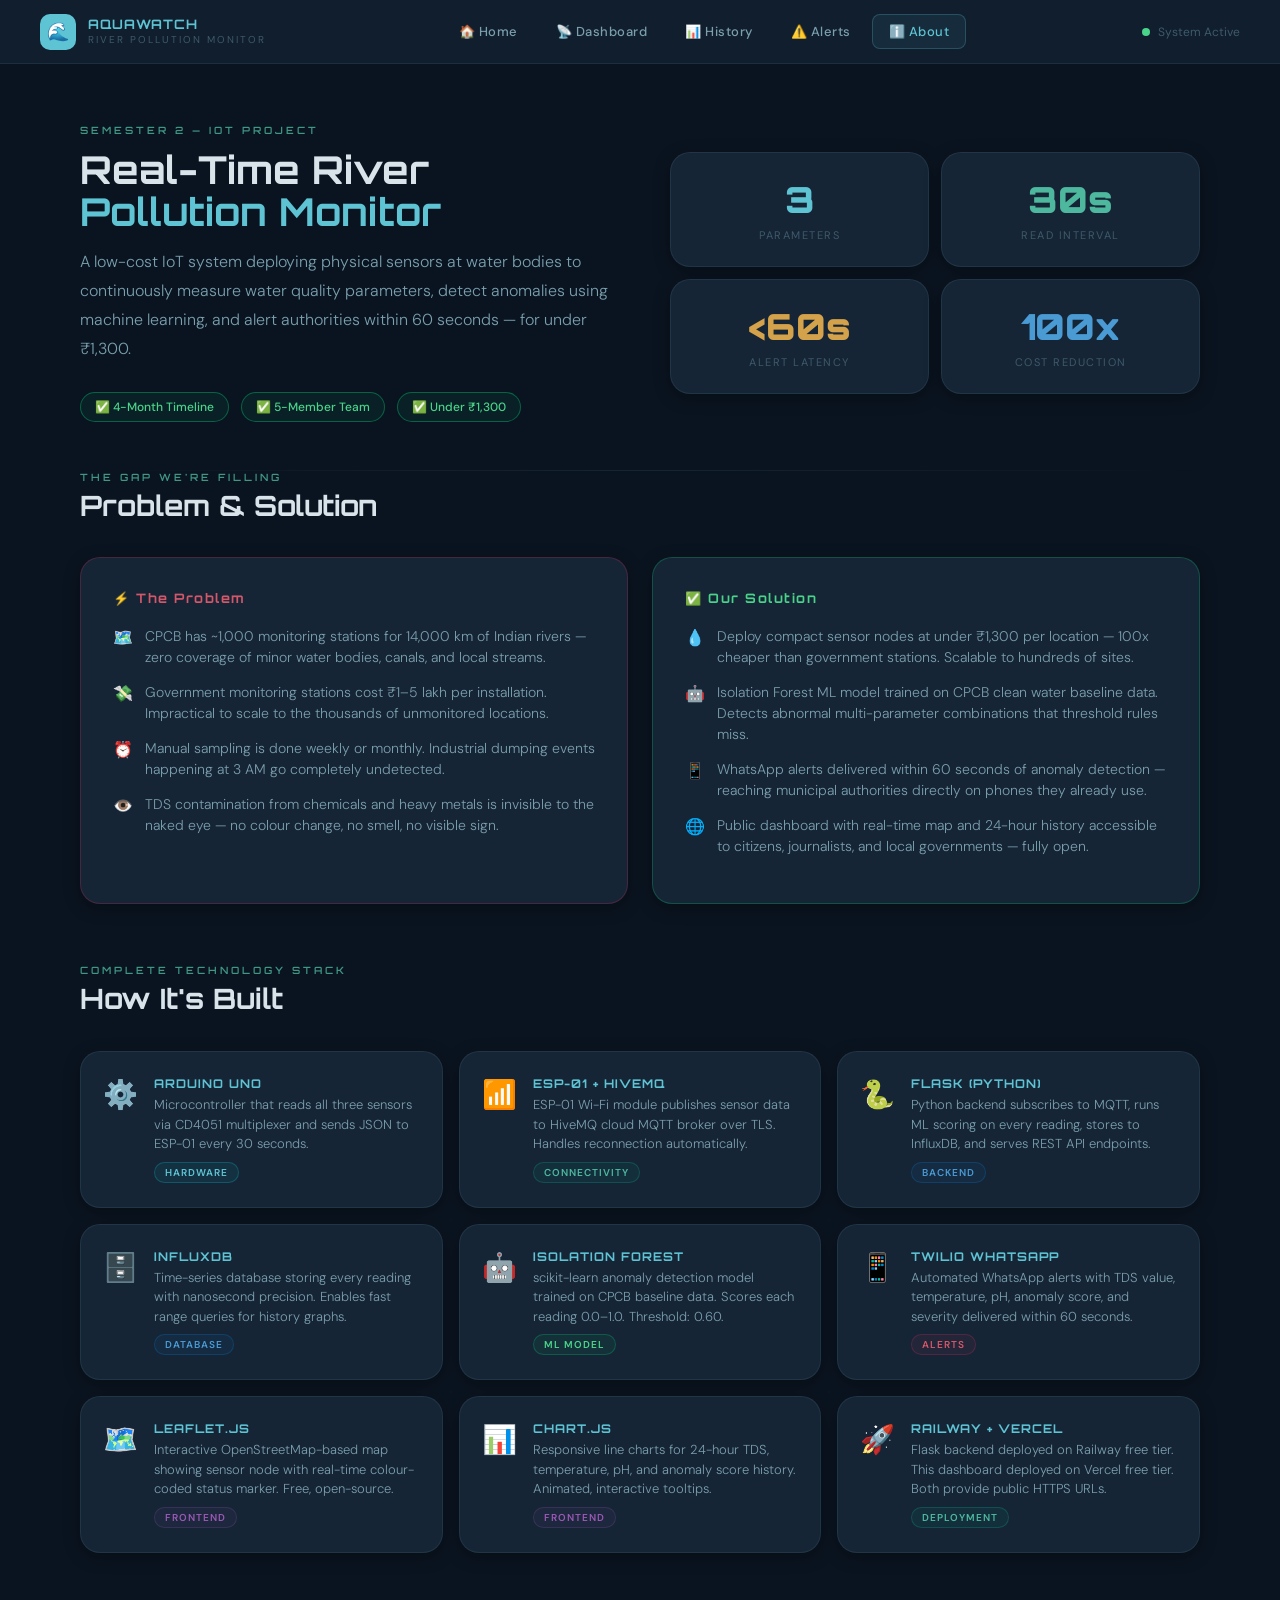
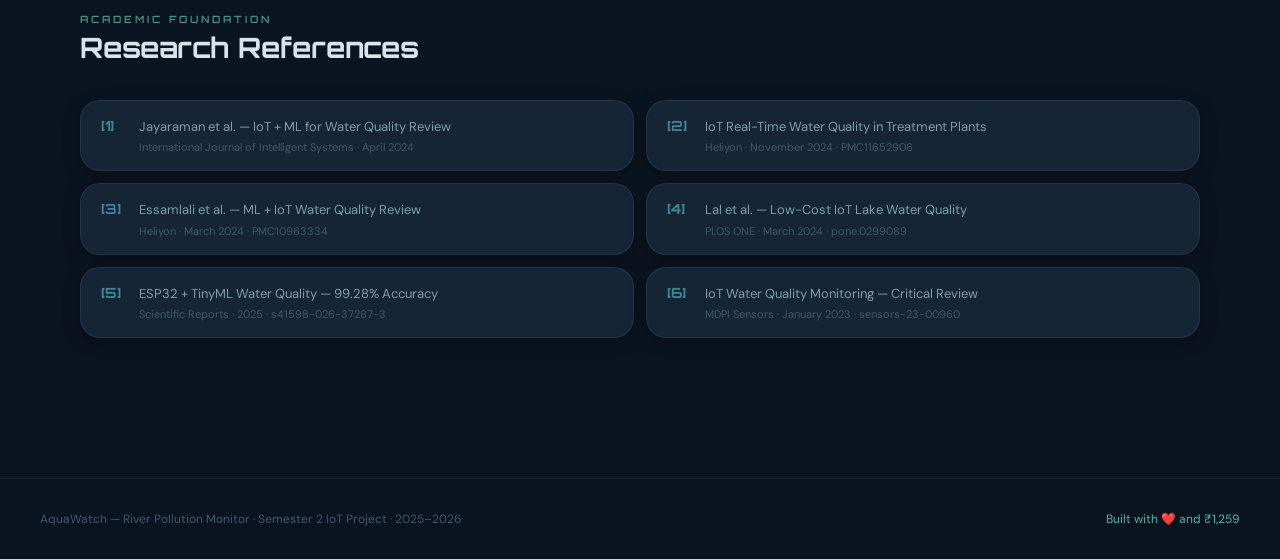
==== commit 8fed0b83: "style update and switch to render backend" ====
--- a/about.html
+++ b/about.html
@@ -24,12 +24,23 @@
     .about-stat {
       padding: 24px 20px;
       text-align: center;
+      cursor: default;
+      transition: transform 0.3s cubic-bezier(.22,.68,0,1.2);
+    }
+
+    .about-stat:hover {
+      transform: translateY(-4px);
+    }
+
+    .about-stat:hover .about-stat-num {
+      transform: scale(1.12);
     }
     .about-stat-num {
       font-family: var(--font-display);
       font-size: 36px;
       font-weight: 900;
       margin-bottom: 6px;
+      transition: transform 0.3s cubic-bezier(.22,.68,0,1.2);
     }
     .about-stat-label { font-size: 11px; color: var(--text-muted); letter-spacing: 1.5px; text-transform: uppercase; }
 
@@ -47,11 +58,28 @@
       display: flex;
       gap: 16px;
       align-items: flex-start;
+      cursor: default;
+      transition: transform 0.3s cubic-bezier(.22,.68,0,1.2), border-color 0.3s;
+    }
+
+    .stack-card:hover {
+      transform: translateY(-4px);
+      border-color: rgba(94,196,212,0.3);
+    }
+
+    .stack-card:hover .stack-icon {
+      animation: iconBounce 0.5s ease;
+    }
+
+    @keyframes iconBounce {
+      0%, 100% { transform: translateY(0); }
+      40%  { transform: translateY(-6px); }
+      60%  { transform: translateY(-2px); }
     }
     .stack-icon {
       font-size: 28px;
       flex-shrink: 0;
-      filter: drop-shadow(0 0 8px rgba(0,245,255,0.3));
+
     }
     .stack-name {
       font-family: var(--font-display);
@@ -82,6 +110,17 @@
     .team-card {
       padding: 28px 20px;
       text-align: center;
+      cursor: default;
+      transition: transform 0.3s cubic-bezier(.22,.68,0,1.2);
+    }
+
+    .team-card:hover {
+      transform: translateY(-4px);
+    }
+
+    .team-card:hover .team-avatar {
+      border-color: var(--neon-cyan);
+      transform: scale(1.08);
     }
     .team-avatar {
       width: 64px; height: 64px;
@@ -91,7 +130,7 @@
       font-size: 28px;
       background: var(--glass-bg);
       border: 2px solid var(--glass-border);
-      box-shadow: 0 0 20px rgba(0,245,255,0.1);
+      transition: border-color 0.3s, transform 0.3s;
     }
     .team-name {
       font-family: var(--font-display);
@@ -107,8 +146,8 @@
       font-size: 10px;
       padding: 3px 8px;
       border-radius: 100px;
-      background: rgba(0,245,255,0.05);
-      border: 1px solid rgba(0,245,255,0.12);
+      background: rgba(94,196,212,0.05);
+      border: 1px solid rgba(94,196,212,0.12);
       color: var(--text-muted);
     }
 
@@ -135,7 +174,8 @@
       margin-bottom: 14px;
       align-items: flex-start;
     }
-    .ps-item-icon { flex-shrink: 0; font-size: 16px; margin-top: 1px; }
+    .ps-item-icon { flex-shrink: 0; font-size: 16px; margin-top: 1px; transition: transform 0.3s; }
+    .ps-item:hover .ps-item-icon { transform: scale(1.2); }
     .ps-item-text { font-size: 14px; color: var(--text-secondary); line-height: 1.5; font-weight: 300; }
 
     /* ── REFERENCES ──────────────────────────────────── */
@@ -149,6 +189,16 @@
       display: flex;
       gap: 14px;
       align-items: flex-start;
+      cursor: default;
+      transition: transform 0.25s ease, padding-left 0.25s;
+    }
+
+    .ref-card:hover {
+      transform: translateX(6px);
+    }
+
+    .ref-card:hover .ref-num {
+      opacity: 1;
     }
     .ref-num {
       font-family: var(--font-display);
@@ -367,103 +417,7 @@
     </div>
   </section>
 
-  <!-- COMPONENTS TABLE -->
-  <section class="comp-section fade-in">
-    <div class="section-head">
-      <div class="section-label" style="margin-bottom:8px">Hardware Bill of Materials</div>
-      <h2 class="section-title" style="font-size:28px">Components — ₹1,259 Total</h2>
-    </div>
-    <div class="glass-card" style="overflow:hidden">
-      <table class="neon-table">
-        <thead>
-          <tr><th>#</th><th>Component</th><th>Purpose</th><th>Cost (₹)</th><th>Status</th></tr>
-        </thead>
-        <tbody>
-          <tr><td>1</td><td style="color:var(--text-primary);font-weight:500">Arduino Uno</td><td>Main microcontroller</td><td style="color:var(--neon-green)">0</td><td><span class="stat-chip normal" style="font-size:11px">Owned</span></td></tr>
-          <tr><td>2</td><td style="color:var(--text-primary);font-weight:500">Bluecraft ESP-01</td><td>Wi-Fi + MQTT module</td><td style="color:var(--neon-cyan)">84</td><td><span class="stat-chip normal" style="font-size:11px">Buy</span></td></tr>
-          <tr><td>3</td><td style="color:var(--text-primary);font-weight:500">ESP-01 Adapter 3.3V/5V</td><td>Handles voltage level shifting</td><td style="color:var(--neon-cyan)">60</td><td><span class="stat-chip normal" style="font-size:11px">Buy</span></td></tr>
-          <tr><td>4</td><td style="color:var(--text-primary);font-weight:500">QBM TDS Sensor (gold-plated)</td><td>Measures dissolved solids</td><td style="color:var(--neon-cyan)">420</td><td><span class="stat-chip normal" style="font-size:11px">Buy</span></td></tr>
-          <tr><td>5</td><td style="color:var(--text-primary);font-weight:500">pH Sensor Module</td><td>Measures acidity/alkalinity</td><td style="color:var(--neon-cyan)">350</td><td><span class="stat-chip normal" style="font-size:11px">Buy</span></td></tr>
-          <tr><td>6</td><td style="color:var(--text-primary);font-weight:500">DS18B20 Waterproof Probe</td><td>Water temperature</td><td style="color:var(--neon-cyan)">80</td><td><span class="stat-chip normal" style="font-size:11px">Buy</span></td></tr>
-          <tr><td>7</td><td style="color:var(--text-primary);font-weight:500">CD4051 Multiplexer</td><td>Shares A0 between TDS + pH</td><td style="color:var(--neon-cyan)">15</td><td><span class="stat-chip normal" style="font-size:11px">Buy</span></td></tr>
-          <tr><td>8</td><td style="color:var(--text-primary);font-weight:500">pH Buffer Solutions (4.0 + 7.0)</td><td>Sensor calibration</td><td style="color:var(--neon-cyan)">100</td><td><span class="stat-chip normal" style="font-size:11px">Buy</span></td></tr>
-          <tr><td>9</td><td style="color:var(--text-primary);font-weight:500">USB Power Bank</td><td>Field power supply</td><td style="color:var(--neon-green)">0</td><td><span class="stat-chip normal" style="font-size:11px">Owned</span></td></tr>
-          <tr><td>10</td><td style="color:var(--text-primary);font-weight:500">Waterproof Enclosure</td><td>Protects electronics</td><td style="color:var(--neon-cyan)">80</td><td><span class="stat-chip normal" style="font-size:11px">Buy</span></td></tr>
-          <tr><td>11</td><td style="color:var(--text-primary);font-weight:500">Breadboard + Jumper Wires</td><td>Circuit assembly</td><td style="color:var(--neon-cyan)">70</td><td><span class="stat-chip normal" style="font-size:11px">Buy</span></td></tr>
-          <tr>
-            <td colspan="3" style="text-align:right;font-family:var(--font-display);font-size:13px;font-weight:700;color:var(--text-secondary);letter-spacing:1px">TOTAL COST</td>
-            <td style="font-family:var(--font-display);font-size:18px;font-weight:900;color:var(--neon-green)">₹1,259</td>
-            <td></td>
-          </tr>
-        </tbody>
-      </table>
-    </div>
-  </section>
-
-  <!-- TEAM -->
-  <section class="section fade-in">
-    <div class="section-head">
-      <div class="section-label" style="margin-bottom:8px">Project Team</div>
-      <h2 class="section-title" style="font-size:28px">5-Member Team Split</h2>
-    </div>
-    <div class="team-grid">
-      <div class="glass-card team-card fade-in">
-        <div class="team-avatar">🔧</div>
-        <div class="team-name">Member 1</div>
-        <div class="team-role">Hardware Engineer</div>
-        <div class="team-tasks">
-          <span class="task-tag">Procurement</span>
-          <span class="task-tag">Wiring</span>
-          <span class="task-tag">Calibration</span>
-          <span class="task-tag">Enclosure</span>
-        </div>
-      </div>
-      <div class="glass-card team-card fade-in">
-        <div class="team-avatar">🐍</div>
-        <div class="team-name">Member 2</div>
-        <div class="team-role">Backend Developer</div>
-        <div class="team-tasks">
-          <span class="task-tag">HiveMQ</span>
-          <span class="task-tag">Flask</span>
-          <span class="task-tag">InfluxDB</span>
-          <span class="task-tag">Railway</span>
-        </div>
-      </div>
-      <div class="glass-card team-card fade-in" style="border-color:rgba(0,255,136,0.2)">
-        <div class="team-avatar" style="border-color:rgba(0,255,136,0.3);box-shadow:0 0 20px rgba(0,255,136,0.15)">🤖</div>
-        <div class="team-name" style="color:var(--neon-green)">You — Member 3</div>
-        <div class="team-role">ML + Frontend</div>
-        <div class="team-tasks">
-          <span class="task-tag">Isolation Forest</span>
-          <span class="task-tag">CPCB Data</span>
-          <span class="task-tag">Dashboard</span>
-          <span class="task-tag">Vercel</span>
-        </div>
-      </div>
-      <div class="glass-card team-card fade-in">
-        <div class="team-avatar">📡</div>
-        <div class="team-name">Member 4</div>
-        <div class="team-role">Firmware + Integration</div>
-        <div class="team-tasks">
-          <span class="task-tag">Arduino Code</span>
-          <span class="task-tag">ESP-01 MQTT</span>
-          <span class="task-tag">Twilio</span>
-          <span class="task-tag">E2E Testing</span>
-        </div>
-      </div>
-      <div class="glass-card team-card fade-in">
-        <div class="team-avatar">📋</div>
-        <div class="team-name">Member 5</div>
-        <div class="team-role">Project Lead</div>
-        <div class="team-tasks">
-          <span class="task-tag">Documentation</span>
-          <span class="task-tag">Testing</span>
-          <span class="task-tag">Presentation</span>
-          <span class="task-tag">Coordination</span>
-        </div>
-      </div>
-    </div>
-  </section>
+
 
   <!-- REFERENCES -->
   <section class="section fade-in">
--- a/style.css
+++ b/style.css
@@ -1,6 +1,6 @@
 /* ═══════════════════════════════════════════════════════════
    RIVER POLLUTION MONITOR — Shared Design System
-   Theme: Deep Ocean Glassmorphism + Cyan/Teal Neon
+   Theme: Deep Ocean Matte Finish + Cyan/Teal Accents
    Font: Orbitron (display) + DM Sans (body)
 ═══════════════════════════════════════════════════════════ */
 
@@ -8,24 +8,24 @@
 
 /* ── CSS VARIABLES ───────────────────────────────────────── */
 :root {
-  --bg-deep:       #020d18;
-  --bg-mid:        #041525;
-  --bg-surface:    #071e35;
-
-  --neon-cyan:     #00f5ff;
-  --neon-teal:     #00d4aa;
-  --neon-blue:     #0090ff;
-  --neon-red:      #ff3366;
-  --neon-amber:    #ffaa00;
-  --neon-green:    #00ff88;
-
-  --glass-bg:      rgba(255,255,255,0.04);
-  --glass-border:  rgba(0,245,255,0.15);
-  --glass-hover:   rgba(0,245,255,0.08);
-
-  --text-primary:  #e8f4f8;
-  --text-secondary:#7ab8cc;
-  --text-muted:    #3d6a7a;
+  --bg-deep:       #0a1420;
+  --bg-mid:        #111e2e;
+  --bg-surface:    #162536;
+
+  --neon-cyan:     #5ec4d4;
+  --neon-teal:     #4db89e;
+  --neon-blue:     #4a9ad4;
+  --neon-red:      #d4576a;
+  --neon-amber:    #d4a24a;
+  --neon-green:    #4ad48a;
+
+  --glass-bg:      rgba(255,255,255,0.03);
+  --glass-border:  rgba(90,140,160,0.15);
+  --glass-hover:   rgba(90,140,160,0.08);
+
+  --text-primary:  #d8e4ea;
+  --text-secondary:#7a9fad;
+  --text-muted:    #3d5a6a;
 
   --font-display:  'Orbitron', monospace;
   --font-body:     'DM Sans', sans-serif;
@@ -35,8 +35,8 @@
   --radius-md:     14px;
   --radius-lg:     20px;
 
-  --shadow-neon:   0 0 20px rgba(0,245,255,0.2), 0 0 60px rgba(0,245,255,0.05);
-  --shadow-card:   0 8px 32px rgba(0,0,0,0.4);
+  --shadow-soft:   0 2px 8px rgba(0,0,0,0.3);
+  --shadow-card:   0 4px 16px rgba(0,0,0,0.35);
 }
 
 /* ── RESET ───────────────────────────────────────────────── */
@@ -48,17 +48,28 @@
   color: var(--text-primary);
   min-height: 100vh;
   overflow-x: hidden;
-}
-
-/* ── ANIMATED BACKGROUND ─────────────────────────────────── */
+  -webkit-font-smoothing: antialiased;
+  -moz-osx-font-smoothing: grayscale;
+}
+
+/* ── MATTE BACKGROUND TEXTURE ────────────────────────────── */
 body::before {
   content: '';
   position: fixed;
   inset: 0;
   background:
-    radial-gradient(ellipse 80% 50% at 20% 10%, rgba(0,144,255,0.07) 0%, transparent 60%),
-    radial-gradient(ellipse 60% 40% at 80% 80%, rgba(0,212,170,0.06) 0%, transparent 60%),
-    radial-gradient(ellipse 40% 60% at 50% 50%, rgba(0,245,255,0.03) 0%, transparent 70%);
+    repeating-linear-gradient(
+      0deg,
+      transparent,
+      rgba(255,255,255,0.003) 1px,
+      transparent 2px
+    ),
+    repeating-linear-gradient(
+      90deg,
+      transparent,
+      rgba(255,255,255,0.003) 1px,
+      transparent 2px
+    );
   pointer-events: none;
   z-index: 0;
 }
@@ -68,9 +79,7 @@
   position: fixed;
   top: 0; left: 0; right: 0;
   height: var(--nav-height);
-  background: rgba(2, 13, 24, 0.85);
-  backdrop-filter: blur(20px);
-  -webkit-backdrop-filter: blur(20px);
+  background: var(--bg-mid);
   border-bottom: 1px solid var(--glass-border);
   display: flex;
   align-items: center;
@@ -84,14 +93,27 @@
   align-items: center;
   gap: 12px;
   text-decoration: none;
+  transition: transform 0.25s ease;
+}
+.nav-logo:hover {
+  transform: scale(1.04);
+}
+.nav-logo:hover .nav-logo-icon {
+  animation: logoWobble 0.5s ease;
+}
+@keyframes logoWobble {
+  0%   { transform: rotate(0deg); }
+  25%  { transform: rotate(-8deg); }
+  50%  { transform: rotate(6deg); }
+  75%  { transform: rotate(-3deg); }
+  100% { transform: rotate(0deg); }
 }
 .nav-logo-icon {
   width: 36px; height: 36px;
-  background: linear-gradient(135deg, var(--neon-cyan), var(--neon-teal));
+  background: var(--neon-cyan);
   border-radius: 10px;
   display: flex; align-items: center; justify-content: center;
   font-size: 18px;
-  box-shadow: 0 0 15px rgba(0,245,255,0.4);
 }
 .nav-logo-text {
   font-family: var(--font-display);
@@ -99,7 +121,6 @@
   font-weight: 700;
   color: var(--neon-cyan);
   letter-spacing: 1px;
-  text-shadow: 0 0 10px rgba(0,245,255,0.5);
   line-height: 1.2;
 }
 .nav-logo-sub {
@@ -139,9 +160,8 @@
 }
 .nav-links a.active {
   color: var(--neon-cyan);
-  background: rgba(0,245,255,0.06);
-  border-color: rgba(0,245,255,0.2);
-  text-shadow: 0 0 8px rgba(0,245,255,0.4);
+  background: rgba(94,196,212,0.08);
+  border-color: rgba(94,196,212,0.25);
 }
 
 .nav-status {
@@ -155,11 +175,10 @@
   width: 8px; height: 8px;
   border-radius: 50%;
   background: var(--neon-green);
-  box-shadow: 0 0 8px var(--neon-green);
   animation: statusPulse 2s ease-in-out infinite;
 }
-.status-dot.offline { background: var(--text-muted); box-shadow: none; animation: none; }
-.status-dot.alert   { background: var(--neon-red); box-shadow: 0 0 8px var(--neon-red); }
+.status-dot.offline { background: var(--text-muted); animation: none; }
+.status-dot.alert   { background: var(--neon-red); }
 
 @keyframes statusPulse {
   0%, 100% { opacity: 1; transform: scale(1); }
@@ -176,28 +195,26 @@
 
 /* ── GLASS CARD ──────────────────────────────────────────── */
 .glass-card {
-  background: var(--glass-bg);
+  background: var(--bg-surface);
   border: 1px solid var(--glass-border);
   border-radius: var(--radius-lg);
-  backdrop-filter: blur(12px);
-  -webkit-backdrop-filter: blur(12px);
   box-shadow: var(--shadow-card);
-  transition: border-color 0.3s ease, box-shadow 0.3s ease;
+  transition: border-color 0.35s ease, box-shadow 0.35s ease, transform 0.35s cubic-bezier(.22,.68,0,1.2);
 }
 .glass-card:hover {
-  border-color: rgba(0,245,255,0.25);
-  box-shadow: var(--shadow-card), 0 0 30px rgba(0,245,255,0.05);
+  border-color: rgba(94,196,212,0.3);
+  box-shadow: 0 8px 32px rgba(0,0,0,0.45), 0 0 0 1px rgba(94,196,212,0.08);
+  transform: translateY(-4px);
 }
 
 /* ── NEON TEXT ───────────────────────────────────────────── */
 .neon-text {
   color: var(--neon-cyan);
-  text-shadow: 0 0 10px rgba(0,245,255,0.6), 0 0 30px rgba(0,245,255,0.2);
-}
-.neon-text-teal { color: var(--neon-teal); text-shadow: 0 0 10px rgba(0,212,170,0.6); }
-.neon-text-blue { color: var(--neon-blue); text-shadow: 0 0 10px rgba(0,144,255,0.6); }
-.neon-text-red  { color: var(--neon-red);  text-shadow: 0 0 10px rgba(255,51,102,0.6); }
-.neon-text-green{ color: var(--neon-green);text-shadow: 0 0 10px rgba(0,255,136,0.6); }
+}
+.neon-text-teal { color: var(--neon-teal); }
+.neon-text-blue { color: var(--neon-blue); }
+.neon-text-red  { color: var(--neon-red); }
+.neon-text-green{ color: var(--neon-green); }
 
 /* ── SECTION HEADER ──────────────────────────────────────── */
 .section-label {
@@ -236,26 +253,48 @@
   text-decoration: none;
   border: none;
   cursor: pointer;
-  transition: all 0.25s ease;
+  transition: all 0.3s cubic-bezier(.22,.68,0,1.2);
+  position: relative;
+  overflow: hidden;
+}
+.btn::after {
+  content: '';
+  position: absolute;
+  inset: 0;
+  background: radial-gradient(circle at var(--ripple-x, 50%) var(--ripple-y, 50%), rgba(255,255,255,0.25) 0%, transparent 60%);
+  opacity: 0;
+  transition: opacity 0.5s ease;
+}
+.btn:active::after {
+  opacity: 1;
+  transition: opacity 0s;
 }
 .btn-primary {
-  background: linear-gradient(135deg, var(--neon-cyan), var(--neon-teal));
+  background: var(--neon-cyan);
   color: var(--bg-deep);
-  box-shadow: 0 0 20px rgba(0,245,255,0.3);
+  box-shadow: var(--shadow-soft);
 }
 .btn-primary:hover {
-  transform: translateY(-2px);
-  box-shadow: 0 0 35px rgba(0,245,255,0.5), 0 8px 20px rgba(0,0,0,0.3);
+  transform: translateY(-3px) scale(1.03);
+  filter: brightness(1.12);
+  box-shadow: 0 6px 20px rgba(94,196,212,0.35), 0 2px 8px rgba(0,0,0,0.3);
+}
+.btn-primary:active {
+  transform: translateY(0) scale(0.98);
 }
 .btn-ghost {
   background: transparent;
   color: var(--neon-cyan);
-  border: 1px solid rgba(0,245,255,0.3);
+  border: 1px solid rgba(94,196,212,0.35);
 }
 .btn-ghost:hover {
-  background: rgba(0,245,255,0.06);
+  background: rgba(94,196,212,0.1);
   border-color: var(--neon-cyan);
-  box-shadow: 0 0 20px rgba(0,245,255,0.15);
+  transform: translateY(-2px);
+  box-shadow: 0 4px 16px rgba(94,196,212,0.15);
+}
+.btn-ghost:active {
+  transform: translateY(0) scale(0.97);
 }
 
 /* ── STAT CHIP ───────────────────────────────────────────── */
@@ -268,10 +307,18 @@
   font-size: 12px;
   font-weight: 500;
   border: 1px solid;
+  transition: transform 0.2s ease, box-shadow 0.3s ease;
+  cursor: default;
+}
+.stat-chip:hover {
+  transform: translateY(-2px);
 }
 .stat-chip.normal  { color: var(--neon-green); border-color: rgba(0,255,136,0.3); background: rgba(0,255,136,0.06); }
+.stat-chip.normal:hover { box-shadow: 0 4px 16px rgba(0,255,136,0.15); }
 .stat-chip.warning { color: var(--neon-amber); border-color: rgba(255,170,0,0.3);  background: rgba(255,170,0,0.06); }
+.stat-chip.warning:hover { box-shadow: 0 4px 16px rgba(255,170,0,0.15); }
 .stat-chip.danger  { color: var(--neon-red);   border-color: rgba(255,51,102,0.3); background: rgba(255,51,102,0.06); }
+.stat-chip.danger:hover { box-shadow: 0 4px 16px rgba(255,51,102,0.15); }
 
 /* ── LIVE BADGE ──────────────────────────────────────────── */
 .live-badge {
@@ -280,8 +327,8 @@
   gap: 6px;
   padding: 4px 12px;
   border-radius: 100px;
-  background: rgba(0,255,136,0.08);
-  border: 1px solid rgba(0,255,136,0.25);
+  background: rgba(74,212,138,0.08);
+  border: 1px solid rgba(74,212,138,0.2);
   font-size: 11px;
   font-weight: 600;
   color: var(--neon-green);
@@ -292,7 +339,6 @@
   width: 6px; height: 6px;
   border-radius: 50%;
   background: var(--neon-green);
-  box-shadow: 0 0 6px var(--neon-green);
   animation: statusPulse 1.5s ease-in-out infinite;
 }
 
@@ -326,6 +372,17 @@
   to { opacity: 1; transform: translateY(0); }
 }
 
+/* ── SCROLL REVEAL (JS-driven) ──────────────────────────── */
+.reveal {
+  opacity: 0;
+  transform: translateY(30px);
+  transition: opacity 0.7s cubic-bezier(.22,.68,0,1.2), transform 0.7s cubic-bezier(.22,.68,0,1.2);
+}
+.reveal.visible {
+  opacity: 1;
+  transform: translateY(0);
+}
+
 /* ── GRID UTILITIES ──────────────────────────────────────── */
 .grid-2 { display: grid; grid-template-columns: 1fr 1fr; gap: 20px; }
 .grid-3 { display: grid; grid-template-columns: 1fr 1fr 1fr; gap: 20px; }
@@ -337,6 +394,7 @@
   text-align: center;
   position: relative;
   overflow: hidden;
+  cursor: default;
 }
 .reading-card::before {
   content: '';
@@ -344,7 +402,13 @@
   top: 0; left: 0; right: 0;
   height: 2px;
   background: var(--card-accent, var(--neon-cyan));
-  box-shadow: 0 0 12px var(--card-accent, var(--neon-cyan));
+  transition: height 0.35s ease;
+}
+.reading-card:hover::before {
+  height: 4px;
+}
+.reading-card:hover .reading-value {
+  transform: scale(1.08);
 }
 .reading-label {
   font-size: 10px;
@@ -353,15 +417,19 @@
   text-transform: uppercase;
   color: var(--text-muted);
   margin-bottom: 10px;
+  transition: color 0.3s;
+}
+.reading-card:hover .reading-label {
+  color: var(--text-secondary);
 }
 .reading-value {
   font-family: var(--font-display);
   font-size: 42px;
   font-weight: 700;
   color: var(--card-accent, var(--neon-cyan));
-  text-shadow: 0 0 20px var(--card-accent, var(--neon-cyan));
   line-height: 1;
   margin-bottom: 6px;
+  transition: transform 0.35s cubic-bezier(.22,.68,0,1.2);
 }
 .reading-unit {
   font-size: 13px;
@@ -377,6 +445,11 @@
   background: rgba(255,255,255,0.03);
   border: 1px solid rgba(255,255,255,0.06);
   display: inline-block;
+  transition: background 0.3s, border-color 0.3s;
+}
+.reading-card:hover .reading-range {
+  background: rgba(255,255,255,0.06);
+  border-color: rgba(255,255,255,0.12);
 }
 
 /* ── TABLE ───────────────────────────────────────────────── */
@@ -397,8 +470,18 @@
   font-size: 13px;
   color: var(--text-secondary);
   border-bottom: 1px solid rgba(255,255,255,0.03);
-}
-.neon-table tr:hover td { background: rgba(0,245,255,0.02); }
+  transition: background 0.2s, padding-left 0.25s;
+}
+.neon-table tbody tr {
+  transition: transform 0.2s ease;
+}
+.neon-table tbody tr:hover td {
+  background: rgba(94,196,212,0.04);
+  padding-left: 22px;
+}
+.neon-table tbody tr:hover {
+  transform: scale(1.005);
+}
 
 /* ── FOOTER ──────────────────────────────────────────────── */
 .footer {
@@ -411,14 +494,30 @@
   font-size: 12px;
   color: var(--text-muted);
 }
+.footer a {
+  position: relative;
+}
+.footer a::after {
+  content: '';
+  position: absolute;
+  bottom: -2px;
+  left: 0;
+  width: 0;
+  height: 1px;
+  background: var(--neon-teal);
+  transition: width 0.3s ease;
+}
+.footer a:hover::after {
+  width: 100%;
+}
 
 /* ── ALERT TICKER ────────────────────────────────────────── */
 .alert-ticker {
   position: fixed;
   top: var(--nav-height);
   left: 0; right: 0;
-  background: linear-gradient(90deg, rgba(255,51,102,0.12), rgba(255,51,102,0.08), rgba(255,51,102,0.12));
-  border-bottom: 1px solid rgba(255,51,102,0.3);
+  background: rgba(212,87,106,0.1);
+  border-bottom: 1px solid rgba(212,87,106,0.25);
   padding: 10px 40px;
   display: none;
   align-items: center;
@@ -426,10 +525,8 @@
   font-size: 13px;
   color: var(--neon-red);
   z-index: 999;
-  animation: alertPulse 2s ease-in-out infinite;
 }
 .alert-ticker.visible { display: flex; }
-@keyframes alertPulse { 0%,100%{opacity:1} 50%{opacity:0.7} }
 
 /* ── RESPONSIVE ──────────────────────────────────────────── */
 @media (max-width: 900px) {
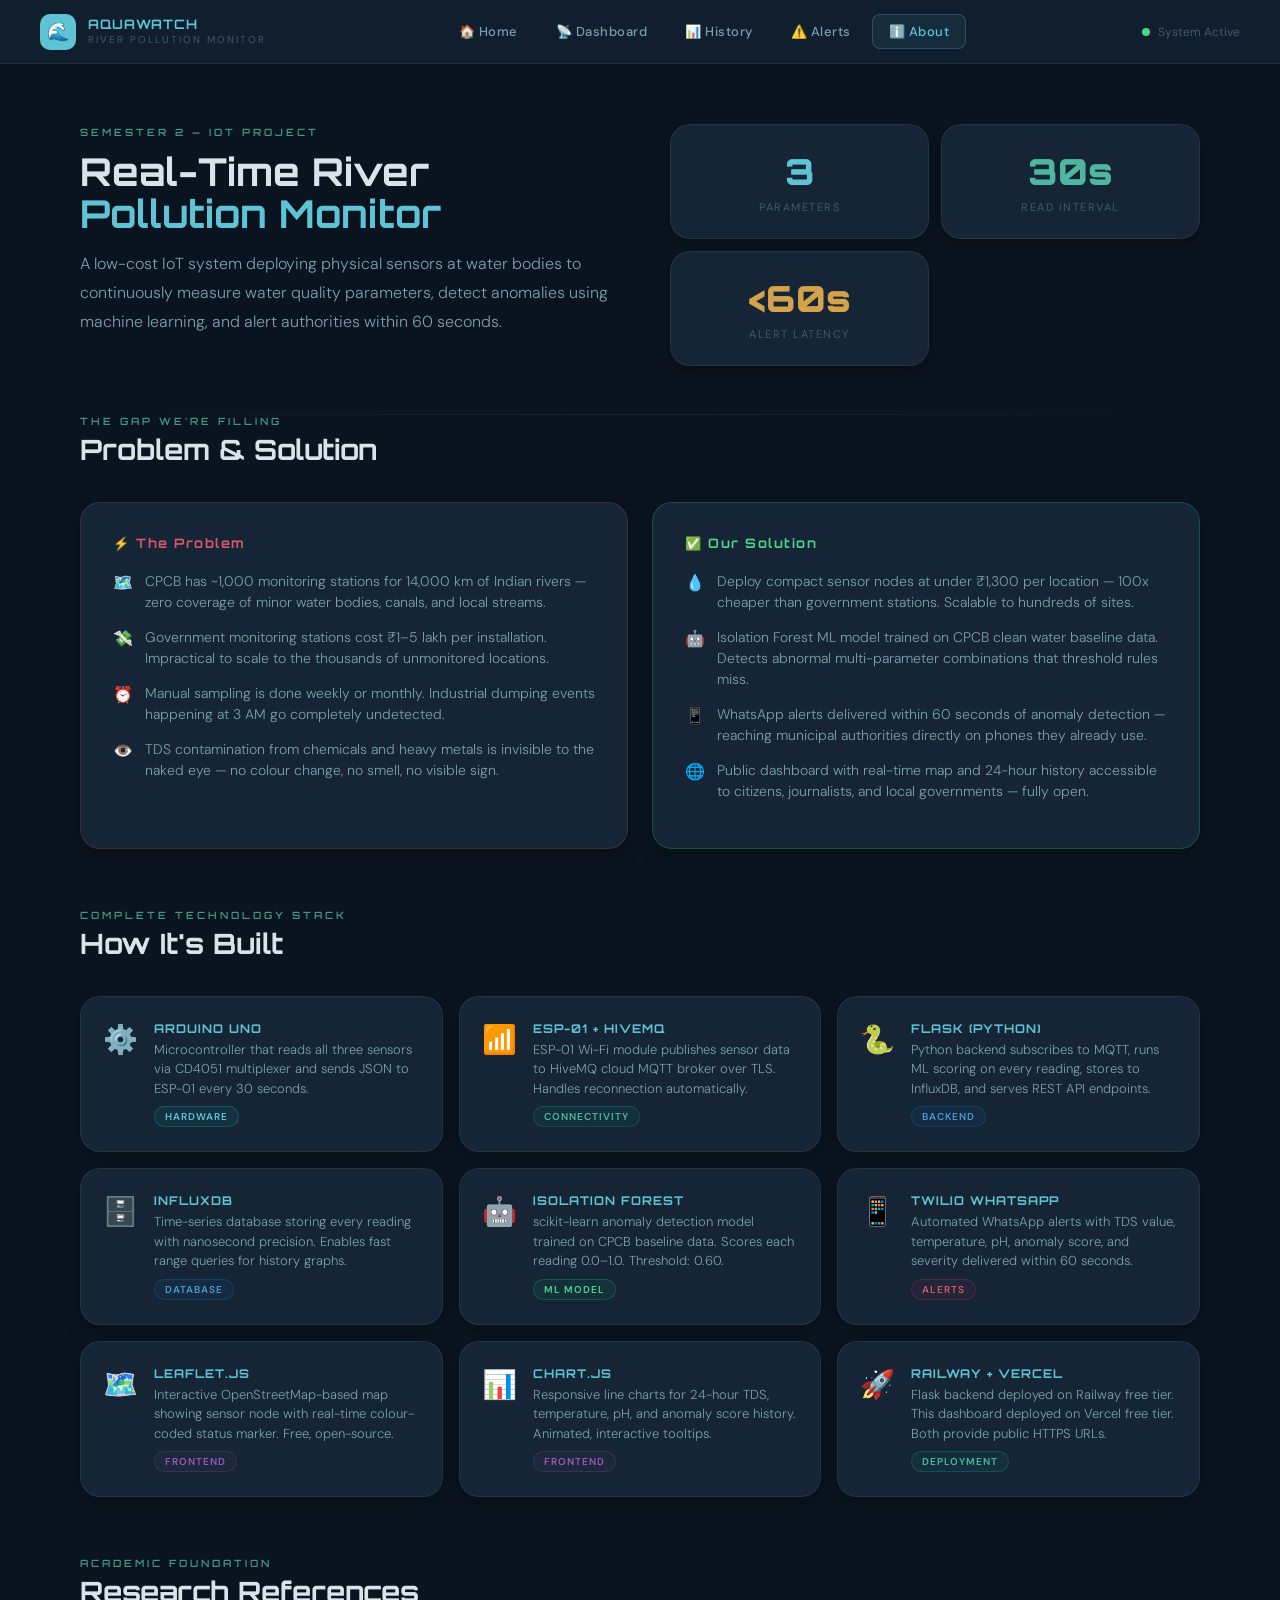
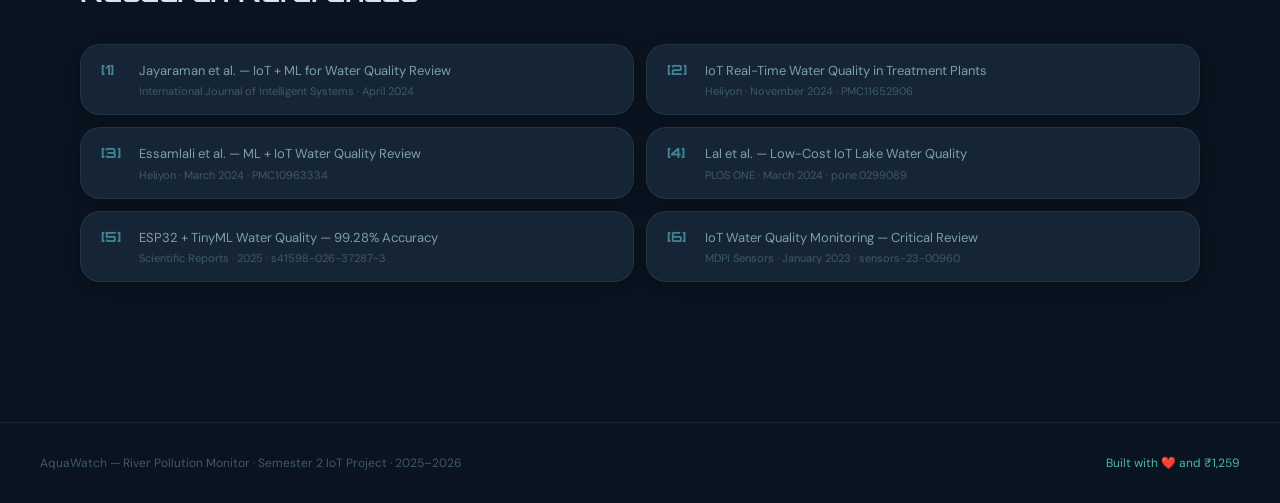
==== commit a8e3ae8a: "removed unnecessary from history and about" ====
--- a/about.html
+++ b/about.html
@@ -1,5 +1,6 @@
 <!DOCTYPE html>
 <html lang="en">
+
 <head>
   <meta charset="UTF-8">
   <meta name="viewport" content="width=device-width, initial-scale=1.0">
@@ -13,19 +14,34 @@
       gap: 60px;
       align-items: center;
     }
-    .about-title { font-family:var(--font-display);font-size:clamp(28px,3vw,44px);font-weight:700;line-height:1.1;margin-bottom:16px; }
-    .about-desc  { font-size:16px;color:var(--text-secondary);line-height:1.8;font-weight:300;margin-bottom:28px; }
+
+    .about-title {
+      font-family: var(--font-display);
+      font-size: clamp(28px, 3vw, 44px);
+      font-weight: 700;
+      line-height: 1.1;
+      margin-bottom: 16px;
+    }
+
+    .about-desc {
+      font-size: 16px;
+      color: var(--text-secondary);
+      line-height: 1.8;
+      font-weight: 300;
+      margin-bottom: 28px;
+    }
 
     .about-hero-visual {
       display: grid;
       grid-template-columns: 1fr 1fr;
       gap: 12px;
     }
+
     .about-stat {
       padding: 24px 20px;
       text-align: center;
       cursor: default;
-      transition: transform 0.3s cubic-bezier(.22,.68,0,1.2);
+      transition: transform 0.3s cubic-bezier(.22, .68, 0, 1.2);
     }
 
     .about-stat:hover {
@@ -35,36 +51,49 @@
     .about-stat:hover .about-stat-num {
       transform: scale(1.12);
     }
+
     .about-stat-num {
       font-family: var(--font-display);
       font-size: 36px;
       font-weight: 900;
       margin-bottom: 6px;
-      transition: transform 0.3s cubic-bezier(.22,.68,0,1.2);
-    }
-    .about-stat-label { font-size: 11px; color: var(--text-muted); letter-spacing: 1.5px; text-transform: uppercase; }
+      transition: transform 0.3s cubic-bezier(.22, .68, 0, 1.2);
+    }
+
+    .about-stat-label {
+      font-size: 11px;
+      color: var(--text-muted);
+      letter-spacing: 1.5px;
+      text-transform: uppercase;
+    }
 
     /* ── TECH STACK ──────────────────────────────────── */
-    .section { padding: 0 80px 60px; }
-    .section-head { margin-bottom: 36px; }
+    .section {
+      padding: 0 80px 60px;
+    }
+
+    .section-head {
+      margin-bottom: 36px;
+    }
 
     .stack-grid {
       display: grid;
       grid-template-columns: repeat(3, 1fr);
       gap: 16px;
     }
+
     .stack-card {
       padding: 24px 22px;
       display: flex;
       gap: 16px;
       align-items: flex-start;
       cursor: default;
-      transition: transform 0.3s cubic-bezier(.22,.68,0,1.2), border-color 0.3s;
+      transition: transform 0.3s cubic-bezier(.22, .68, 0, 1.2), border-color 0.3s;
     }
 
     .stack-card:hover {
       transform: translateY(-4px);
-      border-color: rgba(94,196,212,0.3);
+      border-color: rgba(94, 196, 212, 0.3);
     }
 
     .stack-card:hover .stack-icon {
@@ -72,15 +101,27 @@
     }
 
     @keyframes iconBounce {
-      0%, 100% { transform: translateY(0); }
-      40%  { transform: translateY(-6px); }
-      60%  { transform: translateY(-2px); }
-    }
+
+      0%,
+      100% {
+        transform: translateY(0);
+      }
+
+      40% {
+        transform: translateY(-6px);
+      }
+
+      60% {
+        transform: translateY(-2px);
+      }
+    }
+
     .stack-icon {
       font-size: 28px;
       flex-shrink: 0;
 
     }
+
     .stack-name {
       font-family: var(--font-display);
       font-size: 12px;
@@ -89,7 +130,14 @@
       letter-spacing: 1px;
       margin-bottom: 4px;
     }
-    .stack-role { font-size: 13px; color: var(--text-secondary); line-height: 1.5; font-weight: 300; }
+
+    .stack-role {
+      font-size: 13px;
+      color: var(--text-secondary);
+      line-height: 1.5;
+      font-weight: 300;
+    }
+
     .stack-badge {
       display: inline-block;
       margin-top: 8px;
@@ -107,11 +155,12 @@
       grid-template-columns: repeat(5, 1fr);
       gap: 16px;
     }
+
     .team-card {
       padding: 28px 20px;
       text-align: center;
       cursor: default;
-      transition: transform 0.3s cubic-bezier(.22,.68,0,1.2);
+      transition: transform 0.3s cubic-bezier(.22, .68, 0, 1.2);
     }
 
     .team-card:hover {
@@ -122,16 +171,21 @@
       border-color: var(--neon-cyan);
       transform: scale(1.08);
     }
+
     .team-avatar {
-      width: 64px; height: 64px;
+      width: 64px;
+      height: 64px;
       border-radius: 50%;
       margin: 0 auto 14px;
-      display: flex; align-items: center; justify-content: center;
+      display: flex;
+      align-items: center;
+      justify-content: center;
       font-size: 28px;
       background: var(--glass-bg);
       border: 2px solid var(--glass-border);
       transition: border-color 0.3s, transform 0.3s;
     }
+
     .team-name {
       font-family: var(--font-display);
       font-size: 11px;
@@ -140,19 +194,33 @@
       letter-spacing: 0.5px;
       margin-bottom: 6px;
     }
-    .team-role { font-size: 11px; color: var(--text-muted); line-height: 1.5; }
-    .team-tasks { margin-top: 10px; display: flex; flex-direction: column; gap: 4px; }
+
+    .team-role {
+      font-size: 11px;
+      color: var(--text-muted);
+      line-height: 1.5;
+    }
+
+    .team-tasks {
+      margin-top: 10px;
+      display: flex;
+      flex-direction: column;
+      gap: 4px;
+    }
+
     .task-tag {
       font-size: 10px;
       padding: 3px 8px;
       border-radius: 100px;
-      background: rgba(94,196,212,0.05);
-      border: 1px solid rgba(94,196,212,0.12);
+      background: rgba(94, 196, 212, 0.05);
+      border: 1px solid rgba(94, 196, 212, 0.12);
       color: var(--text-muted);
     }
 
     /* ── COMPONENTS TABLE ────────────────────────────── */
-    .comp-section { padding: 0 80px 60px; }
+    .comp-section {
+      padding: 0 80px 60px;
+    }
 
     /* ── PROBLEM/SOLUTION ────────────────────────────── */
     .ps-grid {
@@ -160,7 +228,11 @@
       grid-template-columns: 1fr 1fr;
       gap: 24px;
     }
-    .ps-card { padding: 32px; }
+
+    .ps-card {
+      padding: 32px;
+    }
+
     .ps-head {
       font-family: var(--font-display);
       font-size: 13px;
@@ -168,15 +240,31 @@
       letter-spacing: 1.5px;
       margin-bottom: 20px;
     }
+
     .ps-item {
       display: flex;
       gap: 12px;
       margin-bottom: 14px;
       align-items: flex-start;
     }
-    .ps-item-icon { flex-shrink: 0; font-size: 16px; margin-top: 1px; transition: transform 0.3s; }
-    .ps-item:hover .ps-item-icon { transform: scale(1.2); }
-    .ps-item-text { font-size: 14px; color: var(--text-secondary); line-height: 1.5; font-weight: 300; }
+
+    .ps-item-icon {
+      flex-shrink: 0;
+      font-size: 16px;
+      margin-top: 1px;
+      transition: transform 0.3s;
+    }
+
+    .ps-item:hover .ps-item-icon {
+      transform: scale(1.2);
+    }
+
+    .ps-item-text {
+      font-size: 14px;
+      color: var(--text-secondary);
+      line-height: 1.5;
+      font-weight: 300;
+    }
 
     /* ── REFERENCES ──────────────────────────────────── */
     .refs-grid {
@@ -184,6 +272,7 @@
       grid-template-columns: 1fr 1fr;
       gap: 12px;
     }
+
     .ref-card {
       padding: 16px 20px;
       display: flex;
@@ -200,6 +289,7 @@
     .ref-card:hover .ref-num {
       opacity: 1;
     }
+
     .ref-num {
       font-family: var(--font-display);
       font-size: 14px;
@@ -209,273 +299,334 @@
       flex-shrink: 0;
       width: 24px;
     }
-    .ref-title { font-size: 13px; color: var(--text-secondary); line-height: 1.5; margin-bottom: 4px; }
-    .ref-meta  { font-size: 11px; color: var(--text-muted); }
+
+    .ref-title {
+      font-size: 13px;
+      color: var(--text-secondary);
+      line-height: 1.5;
+      margin-bottom: 4px;
+    }
+
+    .ref-meta {
+      font-size: 11px;
+      color: var(--text-muted);
+    }
 
     @media (max-width: 1000px) {
-      .about-hero { grid-template-columns: 1fr; padding: 40px 30px; }
-      .section { padding: 0 30px 40px; }
-      .stack-grid { grid-template-columns: 1fr 1fr; }
-      .team-grid  { grid-template-columns: 1fr 1fr; }
-      .refs-grid  { grid-template-columns: 1fr; }
-      .ps-grid    { grid-template-columns: 1fr; }
-      .about-hero-visual { grid-template-columns: 1fr 1fr; }
+      .about-hero {
+        grid-template-columns: 1fr;
+        padding: 40px 30px;
+      }
+
+      .section {
+        padding: 0 30px 40px;
+      }
+
+      .stack-grid {
+        grid-template-columns: 1fr 1fr;
+      }
+
+      .team-grid {
+        grid-template-columns: 1fr 1fr;
+      }
+
+      .refs-grid {
+        grid-template-columns: 1fr;
+      }
+
+      .ps-grid {
+        grid-template-columns: 1fr;
+      }
+
+      .about-hero-visual {
+        grid-template-columns: 1fr 1fr;
+      }
     }
   </style>
 </head>
+
 <body>
 
-<nav class="navbar">
-  <a href="index.html" class="nav-logo">
-    <div class="nav-logo-icon">🌊</div>
-    <div>
-      <div class="nav-logo-text">AQUAWATCH</div>
-      <div class="nav-logo-sub">River Pollution Monitor</div>
+  <nav class="navbar">
+    <a href="index.html" class="nav-logo">
+      <div class="nav-logo-icon">🌊</div>
+      <div>
+        <div class="nav-logo-text">AQUAWATCH</div>
+        <div class="nav-logo-sub">River Pollution Monitor</div>
+      </div>
+    </a>
+    <ul class="nav-links">
+      <li><a href="index.html">🏠 Home</a></li>
+      <li><a href="dashboard.html">📡 Dashboard</a></li>
+      <li><a href="history.html">📊 History</a></li>
+      <li><a href="alerts.html">⚠️ Alerts</a></li>
+      <li><a href="about.html" class="active">ℹ️ About</a></li>
+    </ul>
+    <div class="nav-status">
+      <div class="status-dot"></div>
+      <span>System Active</span>
     </div>
-  </a>
-  <ul class="nav-links">
-    <li><a href="index.html">🏠 Home</a></li>
-    <li><a href="dashboard.html">📡 Dashboard</a></li>
-    <li><a href="history.html">📊 History</a></li>
-    <li><a href="alerts.html">⚠️ Alerts</a></li>
-    <li><a href="about.html" class="active">ℹ️ About</a></li>
-  </ul>
-  <div class="nav-status">
-    <div class="status-dot"></div>
-    <span>System Active</span>
+  </nav>
+
+  <div class="page">
+
+    <!-- ABOUT HERO -->
+    <section class="about-hero fade-in">
+      <div>
+        <div class="section-label" style="margin-bottom:12px">Semester 2 — IoT Project</div>
+        <h1 class="about-title">
+          Real-Time River<br>
+          <span class="neon-text">Pollution Monitor</span>
+        </h1>
+        <p class="about-desc">
+          A low-cost IoT system deploying physical sensors at water bodies to continuously measure water quality
+          parameters, detect anomalies using machine learning, and alert authorities within 60 seconds.
+        </p>
+
+      </div>
+      <div class="about-hero-visual">
+        <div class="glass-card about-stat fade-in">
+          <div class="about-stat-num neon-text">3</div>
+          <div class="about-stat-label">Parameters</div>
+        </div>
+        <div class="glass-card about-stat fade-in">
+          <div class="about-stat-num" style="color:var(--neon-teal)">30s</div>
+          <div class="about-stat-label">Read Interval</div>
+        </div>
+        <div class="glass-card about-stat fade-in">
+          <div class="about-stat-num" style="color:var(--neon-amber)">&lt;60s</div>
+          <div class="about-stat-label">Alert Latency</div>
+        </div>
+      </div>
+    </section>
+
+    <div class="neon-divider" style="margin:0 80px"></div>
+
+    <!-- PROBLEM / SOLUTION -->
+    <section class="section fade-in">
+      <div class="section-head">
+        <div class="section-label" style="margin-bottom:8px">The Gap We're Filling</div>
+        <h2 class="section-title" style="font-size:28px">Problem & Solution</h2>
+      </div>
+      <div class="ps-grid">
+        <div class="glass-card ps-card" style="border-color:rgba(255,51,102,0.2)">
+          <div class="ps-head" style="color:var(--neon-red)">⚡ The Problem</div>
+          <div class="ps-item">
+            <div class="ps-item-icon">🗺️</div>
+            <div class="ps-item-text">CPCB has ~1,000 monitoring stations for 14,000 km of Indian rivers — zero coverage
+              of minor water bodies, canals, and local streams.</div>
+          </div>
+          <div class="ps-item">
+            <div class="ps-item-icon">💸</div>
+            <div class="ps-item-text">Government monitoring stations cost ₹1–5 lakh per installation. Impractical to
+              scale to the thousands of unmonitored locations.</div>
+          </div>
+          <div class="ps-item">
+            <div class="ps-item-icon">⏰</div>
+            <div class="ps-item-text">Manual sampling is done weekly or monthly. Industrial dumping events happening at
+              3 AM go completely undetected.</div>
+          </div>
+          <div class="ps-item">
+            <div class="ps-item-icon">👁️</div>
+            <div class="ps-item-text">TDS contamination from chemicals and heavy metals is invisible to the naked eye —
+              no colour change, no smell, no visible sign.</div>
+          </div>
+        </div>
+        <div class="glass-card ps-card" style="border-color:rgba(0,255,136,0.2)">
+          <div class="ps-head" style="color:var(--neon-green)">✅ Our Solution</div>
+          <div class="ps-item">
+            <div class="ps-item-icon">💧</div>
+            <div class="ps-item-text">Deploy compact sensor nodes at under ₹1,300 per location — 100x cheaper than
+              government stations. Scalable to hundreds of sites.</div>
+          </div>
+          <div class="ps-item">
+            <div class="ps-item-icon">🤖</div>
+            <div class="ps-item-text">Isolation Forest ML model trained on CPCB clean water baseline data. Detects
+              abnormal multi-parameter combinations that threshold rules miss.</div>
+          </div>
+          <div class="ps-item">
+            <div class="ps-item-icon">📱</div>
+            <div class="ps-item-text">WhatsApp alerts delivered within 60 seconds of anomaly detection — reaching
+              municipal authorities directly on phones they already use.</div>
+          </div>
+          <div class="ps-item">
+            <div class="ps-item-icon">🌐</div>
+            <div class="ps-item-text">Public dashboard with real-time map and 24-hour history accessible to citizens,
+              journalists, and local governments — fully open.</div>
+          </div>
+        </div>
+      </div>
+    </section>
+
+    <!-- TECH STACK -->
+    <section class="section fade-in">
+      <div class="section-head">
+        <div class="section-label" style="margin-bottom:8px">Complete Technology Stack</div>
+        <h2 class="section-title" style="font-size:28px">How It's Built</h2>
+      </div>
+      <div class="stack-grid">
+        <div class="glass-card stack-card fade-in">
+          <div class="stack-icon">⚙️</div>
+          <div>
+            <div class="stack-name">ARDUINO UNO</div>
+            <div class="stack-role">Microcontroller that reads all three sensors via CD4051 multiplexer and sends JSON
+              to ESP-01 every 30 seconds.</div>
+            <div class="stack-badge"
+              style="background:rgba(0,245,255,0.06);border:1px solid rgba(0,245,255,0.2);color:var(--neon-cyan)">
+              Hardware</div>
+          </div>
+        </div>
+        <div class="glass-card stack-card fade-in">
+          <div class="stack-icon">📶</div>
+          <div>
+            <div class="stack-name">ESP-01 + HIVEMQ</div>
+            <div class="stack-role">ESP-01 Wi-Fi module publishes sensor data to HiveMQ cloud MQTT broker over TLS.
+              Handles reconnection automatically.</div>
+            <div class="stack-badge"
+              style="background:rgba(0,212,170,0.06);border:1px solid rgba(0,212,170,0.2);color:var(--neon-teal)">
+              Connectivity</div>
+          </div>
+        </div>
+        <div class="glass-card stack-card fade-in">
+          <div class="stack-icon">🐍</div>
+          <div>
+            <div class="stack-name">FLASK (PYTHON)</div>
+            <div class="stack-role">Python backend subscribes to MQTT, runs ML scoring on every reading, stores to
+              InfluxDB, and serves REST API endpoints.</div>
+            <div class="stack-badge"
+              style="background:rgba(0,144,255,0.06);border:1px solid rgba(0,144,255,0.2);color:var(--neon-blue)">
+              Backend</div>
+          </div>
+        </div>
+        <div class="glass-card stack-card fade-in">
+          <div class="stack-icon">🗄️</div>
+          <div>
+            <div class="stack-name">INFLUXDB</div>
+            <div class="stack-role">Time-series database storing every reading with nanosecond precision. Enables fast
+              range queries for history graphs.</div>
+            <div class="stack-badge"
+              style="background:rgba(0,144,255,0.06);border:1px solid rgba(0,144,255,0.2);color:var(--neon-blue)">
+              Database</div>
+          </div>
+        </div>
+        <div class="glass-card stack-card fade-in">
+          <div class="stack-icon">🤖</div>
+          <div>
+            <div class="stack-name">ISOLATION FOREST</div>
+            <div class="stack-role">scikit-learn anomaly detection model trained on CPCB baseline data. Scores each
+              reading 0.0–1.0. Threshold: 0.60.</div>
+            <div class="stack-badge"
+              style="background:rgba(0,255,136,0.06);border:1px solid rgba(0,255,136,0.2);color:var(--neon-green)">ML
+              Model</div>
+          </div>
+        </div>
+        <div class="glass-card stack-card fade-in">
+          <div class="stack-icon">📱</div>
+          <div>
+            <div class="stack-name">TWILIO WHATSAPP</div>
+            <div class="stack-role">Automated WhatsApp alerts with TDS value, temperature, pH, anomaly score, and
+              severity delivered within 60 seconds.</div>
+            <div class="stack-badge"
+              style="background:rgba(255,51,102,0.06);border:1px solid rgba(255,51,102,0.2);color:var(--neon-red)">
+              Alerts</div>
+          </div>
+        </div>
+        <div class="glass-card stack-card fade-in">
+          <div class="stack-icon">🗺️</div>
+          <div>
+            <div class="stack-name">LEAFLET.JS</div>
+            <div class="stack-role">Interactive OpenStreetMap-based map showing sensor node with real-time colour-coded
+              status marker. Free, open-source.</div>
+            <div class="stack-badge"
+              style="background:rgba(155,89,182,0.06);border:1px solid rgba(155,89,182,0.2);color:#9B59B6">Frontend
+            </div>
+          </div>
+        </div>
+        <div class="glass-card stack-card fade-in">
+          <div class="stack-icon">📊</div>
+          <div>
+            <div class="stack-name">CHART.JS</div>
+            <div class="stack-role">Responsive line charts for 24-hour TDS, temperature, pH, and anomaly score history.
+              Animated, interactive tooltips.</div>
+            <div class="stack-badge"
+              style="background:rgba(155,89,182,0.06);border:1px solid rgba(155,89,182,0.2);color:#9B59B6">Frontend
+            </div>
+          </div>
+        </div>
+        <div class="glass-card stack-card fade-in">
+          <div class="stack-icon">🚀</div>
+          <div>
+            <div class="stack-name">RAILWAY + VERCEL</div>
+            <div class="stack-role">Flask backend deployed on Railway free tier. This dashboard deployed on Vercel free
+              tier. Both provide public HTTPS URLs.</div>
+            <div class="stack-badge"
+              style="background:rgba(0,212,170,0.06);border:1px solid rgba(0,212,170,0.2);color:var(--neon-teal)">
+              Deployment</div>
+          </div>
+        </div>
+      </div>
+    </section>
+
+
+
+    <!-- REFERENCES -->
+    <section class="section fade-in">
+      <div class="section-head">
+        <div class="section-label" style="margin-bottom:8px">Academic Foundation</div>
+        <h2 class="section-title" style="font-size:28px">Research References</h2>
+      </div>
+      <div class="refs-grid">
+        <div class="glass-card ref-card fade-in">
+          <div class="ref-num">[1]</div>
+          <div>
+            <div class="ref-title">Jayaraman et al. — IoT + ML for Water Quality Review</div>
+            <div class="ref-meta">International Journal of Intelligent Systems · April 2024</div>
+          </div>
+        </div>
+        <div class="glass-card ref-card fade-in">
+          <div class="ref-num">[2]</div>
+          <div>
+            <div class="ref-title">IoT Real-Time Water Quality in Treatment Plants</div>
+            <div class="ref-meta">Heliyon · November 2024 · PMC11652906</div>
+          </div>
+        </div>
+        <div class="glass-card ref-card fade-in">
+          <div class="ref-num">[3]</div>
+          <div>
+            <div class="ref-title">Essamlali et al. — ML + IoT Water Quality Review</div>
+            <div class="ref-meta">Heliyon · March 2024 · PMC10963334</div>
+          </div>
+        </div>
+        <div class="glass-card ref-card fade-in">
+          <div class="ref-num">[4]</div>
+          <div>
+            <div class="ref-title">Lal et al. — Low-Cost IoT Lake Water Quality</div>
+            <div class="ref-meta">PLOS ONE · March 2024 · pone.0299089</div>
+          </div>
+        </div>
+        <div class="glass-card ref-card fade-in">
+          <div class="ref-num">[5]</div>
+          <div>
+            <div class="ref-title">ESP32 + TinyML Water Quality — 99.28% Accuracy</div>
+            <div class="ref-meta">Scientific Reports · 2025 · s41598-026-37287-3</div>
+          </div>
+        </div>
+        <div class="glass-card ref-card fade-in">
+          <div class="ref-num">[6]</div>
+          <div>
+            <div class="ref-title">IoT Water Quality Monitoring — Critical Review</div>
+            <div class="ref-meta">MDPI Sensors · January 2023 · sensors-23-00960</div>
+          </div>
+        </div>
+      </div>
+    </section>
+
+    <footer class="footer">
+      <span>AquaWatch — River Pollution Monitor · Semester 2 IoT Project · 2025–2026</span>
+      <span style="color:var(--neon-teal)">Built with ❤️ and ₹1,259</span>
+    </footer>
   </div>
-</nav>
-
-<div class="page">
-
-  <!-- ABOUT HERO -->
-  <section class="about-hero fade-in">
-    <div>
-      <div class="section-label" style="margin-bottom:12px">Semester 2 — IoT Project</div>
-      <h1 class="about-title">
-        Real-Time River<br>
-        <span class="neon-text">Pollution Monitor</span>
-      </h1>
-      <p class="about-desc">
-        A low-cost IoT system deploying physical sensors at water bodies to continuously measure water quality parameters, detect anomalies using machine learning, and alert authorities within 60 seconds — for under ₹1,300.
-      </p>
-      <div style="display:flex;gap:12px;flex-wrap:wrap">
-        <span class="stat-chip normal">✅ 4-Month Timeline</span>
-        <span class="stat-chip normal">✅ 5-Member Team</span>
-        <span class="stat-chip normal">✅ Under ₹1,300</span>
-      </div>
-    </div>
-    <div class="about-hero-visual">
-      <div class="glass-card about-stat fade-in">
-        <div class="about-stat-num neon-text">3</div>
-        <div class="about-stat-label">Parameters</div>
-      </div>
-      <div class="glass-card about-stat fade-in">
-        <div class="about-stat-num" style="color:var(--neon-teal)">30s</div>
-        <div class="about-stat-label">Read Interval</div>
-      </div>
-      <div class="glass-card about-stat fade-in">
-        <div class="about-stat-num" style="color:var(--neon-amber)">&lt;60s</div>
-        <div class="about-stat-label">Alert Latency</div>
-      </div>
-      <div class="glass-card about-stat fade-in">
-        <div class="about-stat-num" style="color:var(--neon-blue)">100x</div>
-        <div class="about-stat-label">Cost Reduction</div>
-      </div>
-    </div>
-  </section>
-
-  <div class="neon-divider" style="margin:0 80px"></div>
-
-  <!-- PROBLEM / SOLUTION -->
-  <section class="section fade-in">
-    <div class="section-head">
-      <div class="section-label" style="margin-bottom:8px">The Gap We're Filling</div>
-      <h2 class="section-title" style="font-size:28px">Problem & Solution</h2>
-    </div>
-    <div class="ps-grid">
-      <div class="glass-card ps-card" style="border-color:rgba(255,51,102,0.2)">
-        <div class="ps-head" style="color:var(--neon-red)">⚡ The Problem</div>
-        <div class="ps-item">
-          <div class="ps-item-icon">🗺️</div>
-          <div class="ps-item-text">CPCB has ~1,000 monitoring stations for 14,000 km of Indian rivers — zero coverage of minor water bodies, canals, and local streams.</div>
-        </div>
-        <div class="ps-item">
-          <div class="ps-item-icon">💸</div>
-          <div class="ps-item-text">Government monitoring stations cost ₹1–5 lakh per installation. Impractical to scale to the thousands of unmonitored locations.</div>
-        </div>
-        <div class="ps-item">
-          <div class="ps-item-icon">⏰</div>
-          <div class="ps-item-text">Manual sampling is done weekly or monthly. Industrial dumping events happening at 3 AM go completely undetected.</div>
-        </div>
-        <div class="ps-item">
-          <div class="ps-item-icon">👁️</div>
-          <div class="ps-item-text">TDS contamination from chemicals and heavy metals is invisible to the naked eye — no colour change, no smell, no visible sign.</div>
-        </div>
-      </div>
-      <div class="glass-card ps-card" style="border-color:rgba(0,255,136,0.2)">
-        <div class="ps-head" style="color:var(--neon-green)">✅ Our Solution</div>
-        <div class="ps-item">
-          <div class="ps-item-icon">💧</div>
-          <div class="ps-item-text">Deploy compact sensor nodes at under ₹1,300 per location — 100x cheaper than government stations. Scalable to hundreds of sites.</div>
-        </div>
-        <div class="ps-item">
-          <div class="ps-item-icon">🤖</div>
-          <div class="ps-item-text">Isolation Forest ML model trained on CPCB clean water baseline data. Detects abnormal multi-parameter combinations that threshold rules miss.</div>
-        </div>
-        <div class="ps-item">
-          <div class="ps-item-icon">📱</div>
-          <div class="ps-item-text">WhatsApp alerts delivered within 60 seconds of anomaly detection — reaching municipal authorities directly on phones they already use.</div>
-        </div>
-        <div class="ps-item">
-          <div class="ps-item-icon">🌐</div>
-          <div class="ps-item-text">Public dashboard with real-time map and 24-hour history accessible to citizens, journalists, and local governments — fully open.</div>
-        </div>
-      </div>
-    </div>
-  </section>
-
-  <!-- TECH STACK -->
-  <section class="section fade-in">
-    <div class="section-head">
-      <div class="section-label" style="margin-bottom:8px">Complete Technology Stack</div>
-      <h2 class="section-title" style="font-size:28px">How It's Built</h2>
-    </div>
-    <div class="stack-grid">
-      <div class="glass-card stack-card fade-in">
-        <div class="stack-icon">⚙️</div>
-        <div>
-          <div class="stack-name">ARDUINO UNO</div>
-          <div class="stack-role">Microcontroller that reads all three sensors via CD4051 multiplexer and sends JSON to ESP-01 every 30 seconds.</div>
-          <div class="stack-badge" style="background:rgba(0,245,255,0.06);border:1px solid rgba(0,245,255,0.2);color:var(--neon-cyan)">Hardware</div>
-        </div>
-      </div>
-      <div class="glass-card stack-card fade-in">
-        <div class="stack-icon">📶</div>
-        <div>
-          <div class="stack-name">ESP-01 + HIVEMQ</div>
-          <div class="stack-role">ESP-01 Wi-Fi module publishes sensor data to HiveMQ cloud MQTT broker over TLS. Handles reconnection automatically.</div>
-          <div class="stack-badge" style="background:rgba(0,212,170,0.06);border:1px solid rgba(0,212,170,0.2);color:var(--neon-teal)">Connectivity</div>
-        </div>
-      </div>
-      <div class="glass-card stack-card fade-in">
-        <div class="stack-icon">🐍</div>
-        <div>
-          <div class="stack-name">FLASK (PYTHON)</div>
-          <div class="stack-role">Python backend subscribes to MQTT, runs ML scoring on every reading, stores to InfluxDB, and serves REST API endpoints.</div>
-          <div class="stack-badge" style="background:rgba(0,144,255,0.06);border:1px solid rgba(0,144,255,0.2);color:var(--neon-blue)">Backend</div>
-        </div>
-      </div>
-      <div class="glass-card stack-card fade-in">
-        <div class="stack-icon">🗄️</div>
-        <div>
-          <div class="stack-name">INFLUXDB</div>
-          <div class="stack-role">Time-series database storing every reading with nanosecond precision. Enables fast range queries for history graphs.</div>
-          <div class="stack-badge" style="background:rgba(0,144,255,0.06);border:1px solid rgba(0,144,255,0.2);color:var(--neon-blue)">Database</div>
-        </div>
-      </div>
-      <div class="glass-card stack-card fade-in">
-        <div class="stack-icon">🤖</div>
-        <div>
-          <div class="stack-name">ISOLATION FOREST</div>
-          <div class="stack-role">scikit-learn anomaly detection model trained on CPCB baseline data. Scores each reading 0.0–1.0. Threshold: 0.60.</div>
-          <div class="stack-badge" style="background:rgba(0,255,136,0.06);border:1px solid rgba(0,255,136,0.2);color:var(--neon-green)">ML Model</div>
-        </div>
-      </div>
-      <div class="glass-card stack-card fade-in">
-        <div class="stack-icon">📱</div>
-        <div>
-          <div class="stack-name">TWILIO WHATSAPP</div>
-          <div class="stack-role">Automated WhatsApp alerts with TDS value, temperature, pH, anomaly score, and severity delivered within 60 seconds.</div>
-          <div class="stack-badge" style="background:rgba(255,51,102,0.06);border:1px solid rgba(255,51,102,0.2);color:var(--neon-red)">Alerts</div>
-        </div>
-      </div>
-      <div class="glass-card stack-card fade-in">
-        <div class="stack-icon">🗺️</div>
-        <div>
-          <div class="stack-name">LEAFLET.JS</div>
-          <div class="stack-role">Interactive OpenStreetMap-based map showing sensor node with real-time colour-coded status marker. Free, open-source.</div>
-          <div class="stack-badge" style="background:rgba(155,89,182,0.06);border:1px solid rgba(155,89,182,0.2);color:#9B59B6">Frontend</div>
-        </div>
-      </div>
-      <div class="glass-card stack-card fade-in">
-        <div class="stack-icon">📊</div>
-        <div>
-          <div class="stack-name">CHART.JS</div>
-          <div class="stack-role">Responsive line charts for 24-hour TDS, temperature, pH, and anomaly score history. Animated, interactive tooltips.</div>
-          <div class="stack-badge" style="background:rgba(155,89,182,0.06);border:1px solid rgba(155,89,182,0.2);color:#9B59B6">Frontend</div>
-        </div>
-      </div>
-      <div class="glass-card stack-card fade-in">
-        <div class="stack-icon">🚀</div>
-        <div>
-          <div class="stack-name">RAILWAY + VERCEL</div>
-          <div class="stack-role">Flask backend deployed on Railway free tier. This dashboard deployed on Vercel free tier. Both provide public HTTPS URLs.</div>
-          <div class="stack-badge" style="background:rgba(0,212,170,0.06);border:1px solid rgba(0,212,170,0.2);color:var(--neon-teal)">Deployment</div>
-        </div>
-      </div>
-    </div>
-  </section>
-
-
-
-  <!-- REFERENCES -->
-  <section class="section fade-in">
-    <div class="section-head">
-      <div class="section-label" style="margin-bottom:8px">Academic Foundation</div>
-      <h2 class="section-title" style="font-size:28px">Research References</h2>
-    </div>
-    <div class="refs-grid">
-      <div class="glass-card ref-card fade-in">
-        <div class="ref-num">[1]</div>
-        <div>
-          <div class="ref-title">Jayaraman et al. — IoT + ML for Water Quality Review</div>
-          <div class="ref-meta">International Journal of Intelligent Systems · April 2024</div>
-        </div>
-      </div>
-      <div class="glass-card ref-card fade-in">
-        <div class="ref-num">[2]</div>
-        <div>
-          <div class="ref-title">IoT Real-Time Water Quality in Treatment Plants</div>
-          <div class="ref-meta">Heliyon · November 2024 · PMC11652906</div>
-        </div>
-      </div>
-      <div class="glass-card ref-card fade-in">
-        <div class="ref-num">[3]</div>
-        <div>
-          <div class="ref-title">Essamlali et al. — ML + IoT Water Quality Review</div>
-          <div class="ref-meta">Heliyon · March 2024 · PMC10963334</div>
-        </div>
-      </div>
-      <div class="glass-card ref-card fade-in">
-        <div class="ref-num">[4]</div>
-        <div>
-          <div class="ref-title">Lal et al. — Low-Cost IoT Lake Water Quality</div>
-          <div class="ref-meta">PLOS ONE · March 2024 · pone.0299089</div>
-        </div>
-      </div>
-      <div class="glass-card ref-card fade-in">
-        <div class="ref-num">[5]</div>
-        <div>
-          <div class="ref-title">ESP32 + TinyML Water Quality — 99.28% Accuracy</div>
-          <div class="ref-meta">Scientific Reports · 2025 · s41598-026-37287-3</div>
-        </div>
-      </div>
-      <div class="glass-card ref-card fade-in">
-        <div class="ref-num">[6]</div>
-        <div>
-          <div class="ref-title">IoT Water Quality Monitoring — Critical Review</div>
-          <div class="ref-meta">MDPI Sensors · January 2023 · sensors-23-00960</div>
-        </div>
-      </div>
-    </div>
-  </section>
-
-  <footer class="footer">
-    <span>AquaWatch — River Pollution Monitor · Semester 2 IoT Project · 2025–2026</span>
-    <span style="color:var(--neon-teal)">Built with ❤️ and ₹1,259</span>
-  </footer>
-</div>
 
 </body>
-</html>
+
+</html>
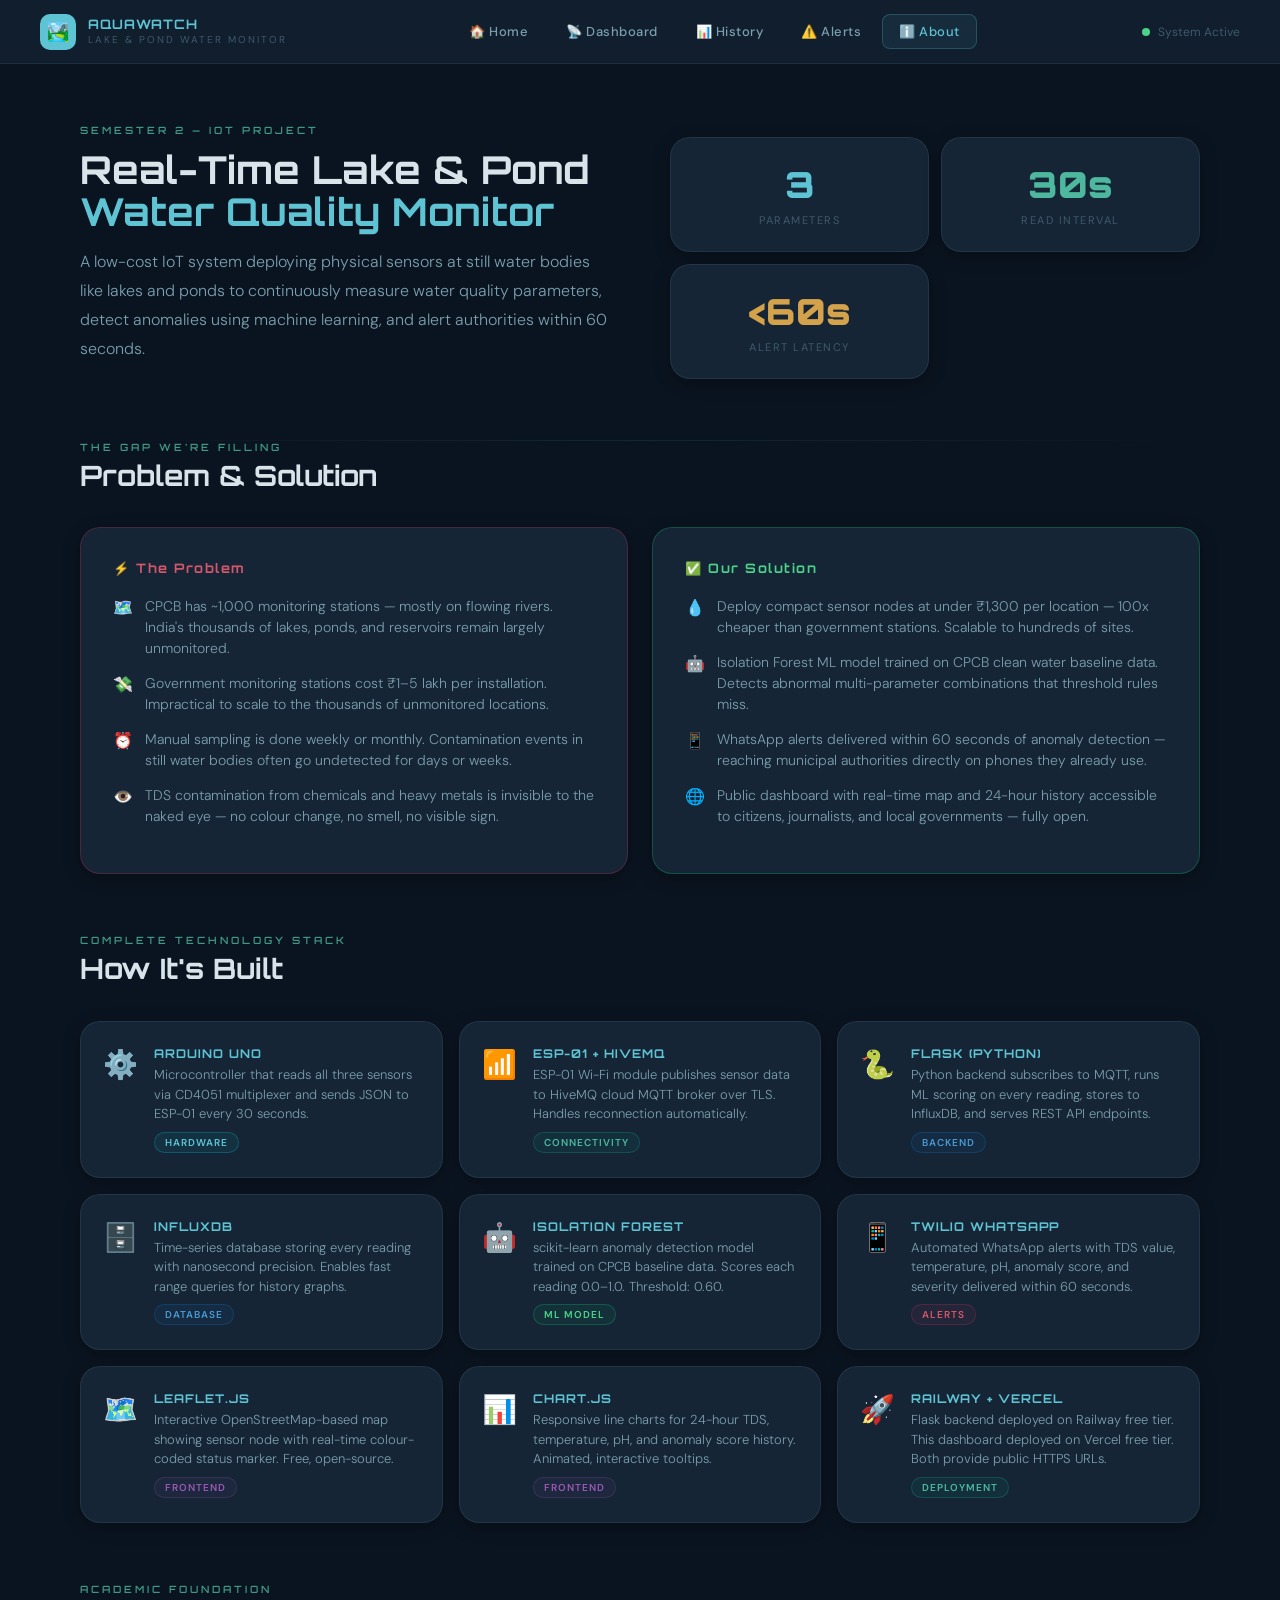
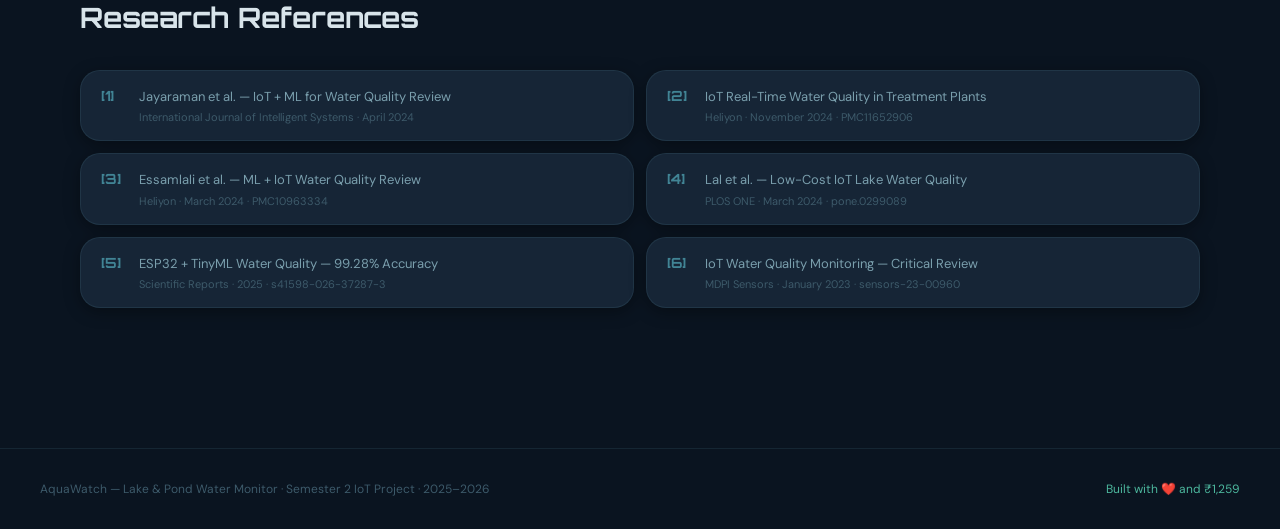
==== commit bbfd2050: "modified river to lake" ====
--- a/about.html
+++ b/about.html
@@ -349,10 +349,10 @@
 
   <nav class="navbar">
     <a href="index.html" class="nav-logo">
-      <div class="nav-logo-icon">🌊</div>
+      <div class="nav-logo-icon">🏞️</div>
       <div>
         <div class="nav-logo-text">AQUAWATCH</div>
-        <div class="nav-logo-sub">River Pollution Monitor</div>
+        <div class="nav-logo-sub">Lake & Pond Water Monitor</div>
       </div>
     </a>
     <ul class="nav-links">
@@ -375,12 +375,12 @@
       <div>
         <div class="section-label" style="margin-bottom:12px">Semester 2 — IoT Project</div>
         <h1 class="about-title">
-          Real-Time River<br>
-          <span class="neon-text">Pollution Monitor</span>
+          Real-Time Lake & Pond<br>
+          <span class="neon-text">Water Quality Monitor</span>
         </h1>
         <p class="about-desc">
-          A low-cost IoT system deploying physical sensors at water bodies to continuously measure water quality
-          parameters, detect anomalies using machine learning, and alert authorities within 60 seconds.
+          A low-cost IoT system deploying physical sensors at still water bodies like lakes and ponds to continuously
+          measure water quality parameters, detect anomalies using machine learning, and alert authorities within 60 seconds.
         </p>
 
       </div>
@@ -413,8 +413,8 @@
           <div class="ps-head" style="color:var(--neon-red)">⚡ The Problem</div>
           <div class="ps-item">
             <div class="ps-item-icon">🗺️</div>
-            <div class="ps-item-text">CPCB has ~1,000 monitoring stations for 14,000 km of Indian rivers — zero coverage
-              of minor water bodies, canals, and local streams.</div>
+            <div class="ps-item-text">CPCB has ~1,000 monitoring stations — mostly on flowing rivers. India's thousands
+              of lakes, ponds, and reservoirs remain largely unmonitored.</div>
           </div>
           <div class="ps-item">
             <div class="ps-item-icon">💸</div>
@@ -423,8 +423,8 @@
           </div>
           <div class="ps-item">
             <div class="ps-item-icon">⏰</div>
-            <div class="ps-item-text">Manual sampling is done weekly or monthly. Industrial dumping events happening at
-              3 AM go completely undetected.</div>
+            <div class="ps-item-text">Manual sampling is done weekly or monthly. Contamination events in still water
+              bodies often go undetected for days or weeks.</div>
           </div>
           <div class="ps-item">
             <div class="ps-item-icon">👁️</div>
@@ -622,7 +622,7 @@
     </section>
 
     <footer class="footer">
-      <span>AquaWatch — River Pollution Monitor · Semester 2 IoT Project · 2025–2026</span>
+      <span>AquaWatch — Lake & Pond Water Monitor · Semester 2 IoT Project · 2025–2026</span>
       <span style="color:var(--neon-teal)">Built with ❤️ and ₹1,259</span>
     </footer>
   </div>
--- a/style.css
+++ b/style.css
@@ -1,5 +1,5 @@
 /* ═══════════════════════════════════════════════════════════
-   RIVER POLLUTION MONITOR — Shared Design System
+   LAKE & POND WATER MONITOR — Shared Design System
    Theme: Deep Ocean Matte Finish + Cyan/Teal Accents
    Font: Orbitron (display) + DM Sans (body)
 ═══════════════════════════════════════════════════════════ */
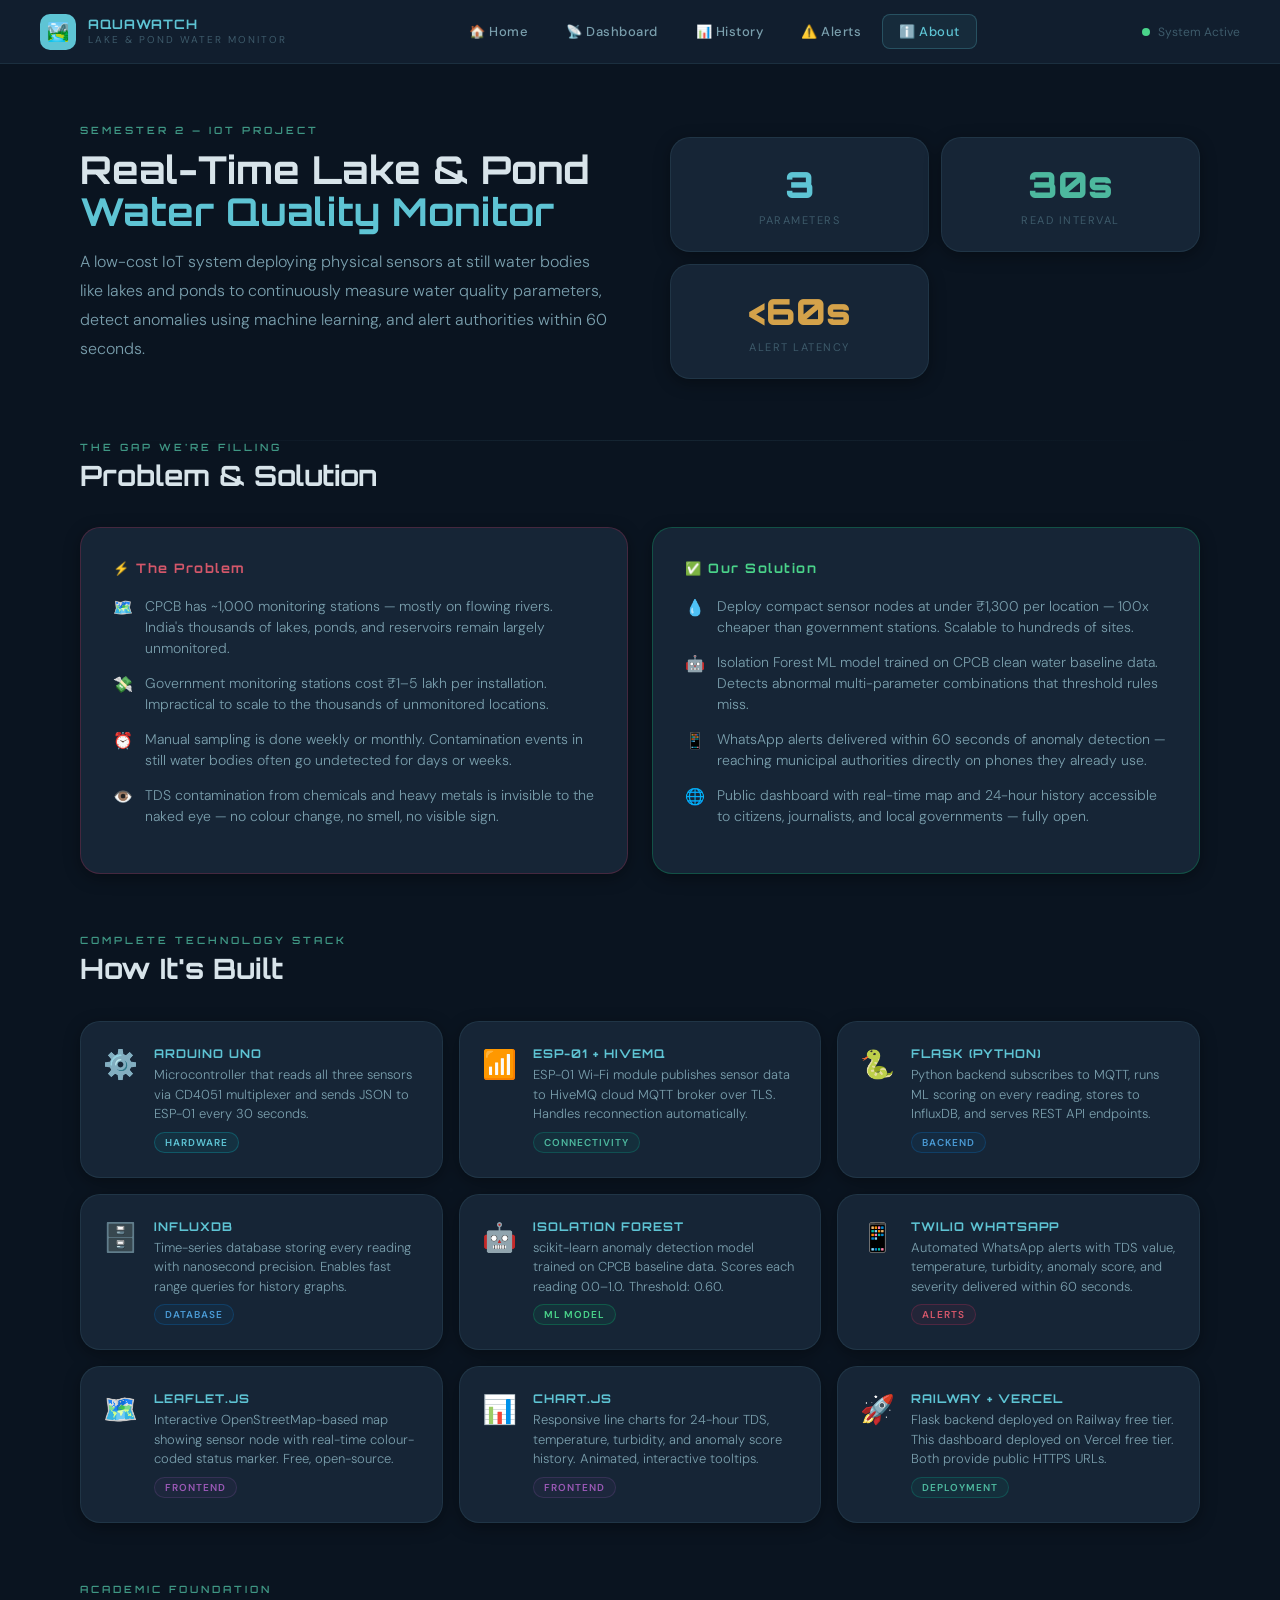
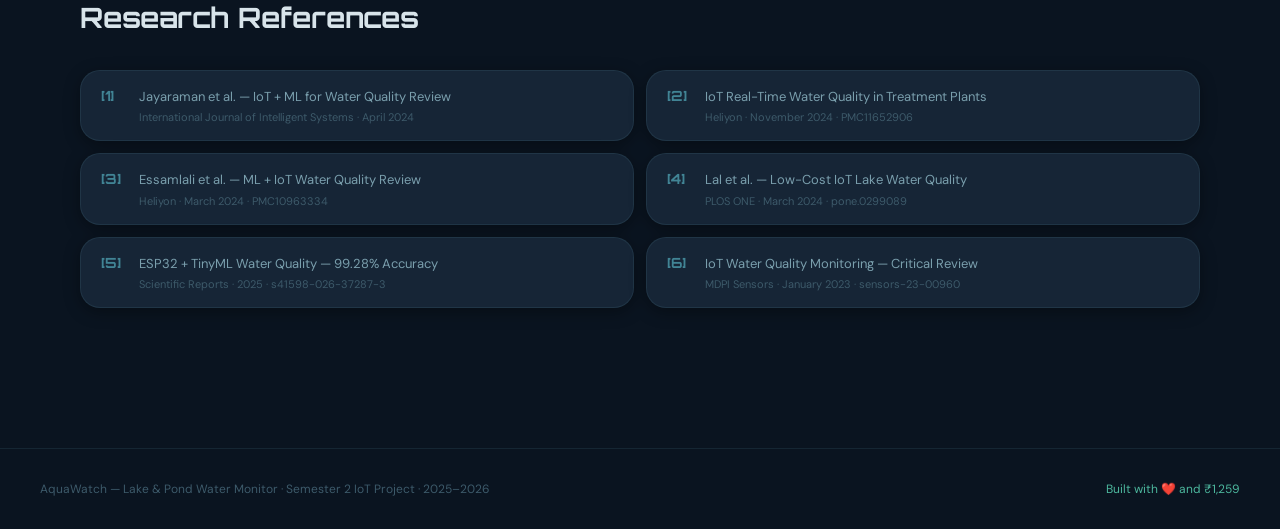
==== commit b9033bf0: "pH >> Turbidity" ====
--- a/about.html
+++ b/about.html
@@ -380,7 +380,8 @@
         </h1>
         <p class="about-desc">
           A low-cost IoT system deploying physical sensors at still water bodies like lakes and ponds to continuously
-          measure water quality parameters, detect anomalies using machine learning, and alert authorities within 60 seconds.
+          measure water quality parameters, detect anomalies using machine learning, and alert authorities within 60
+          seconds.
         </p>
 
       </div>
@@ -524,7 +525,7 @@
           <div class="stack-icon">📱</div>
           <div>
             <div class="stack-name">TWILIO WHATSAPP</div>
-            <div class="stack-role">Automated WhatsApp alerts with TDS value, temperature, pH, anomaly score, and
+            <div class="stack-role">Automated WhatsApp alerts with TDS value, temperature, turbidity, anomaly score, and
               severity delivered within 60 seconds.</div>
             <div class="stack-badge"
               style="background:rgba(255,51,102,0.06);border:1px solid rgba(255,51,102,0.2);color:var(--neon-red)">
@@ -546,7 +547,8 @@
           <div class="stack-icon">📊</div>
           <div>
             <div class="stack-name">CHART.JS</div>
-            <div class="stack-role">Responsive line charts for 24-hour TDS, temperature, pH, and anomaly score history.
+            <div class="stack-role">Responsive line charts for 24-hour TDS, temperature, turbidity, and anomaly score
+              history.
               Animated, interactive tooltips.</div>
             <div class="stack-badge"
               style="background:rgba(155,89,182,0.06);border:1px solid rgba(155,89,182,0.2);color:#9B59B6">Frontend
